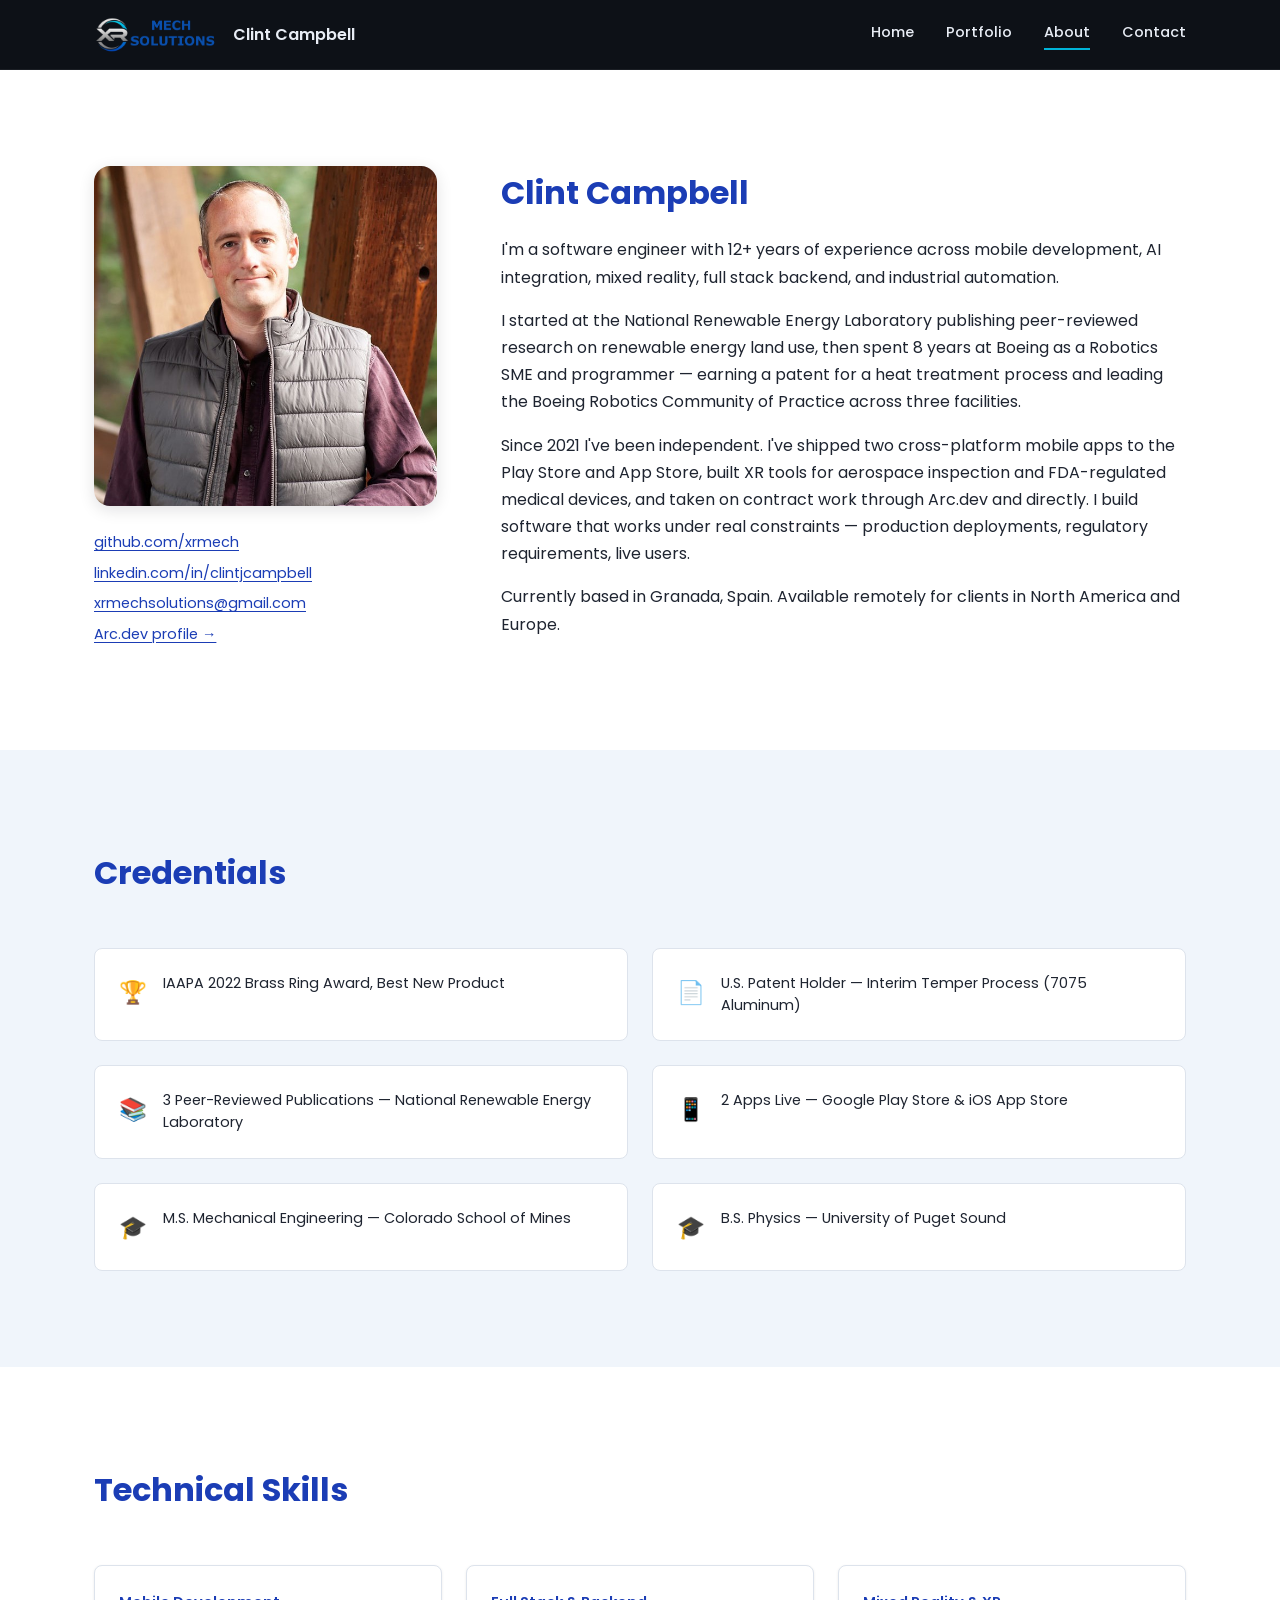
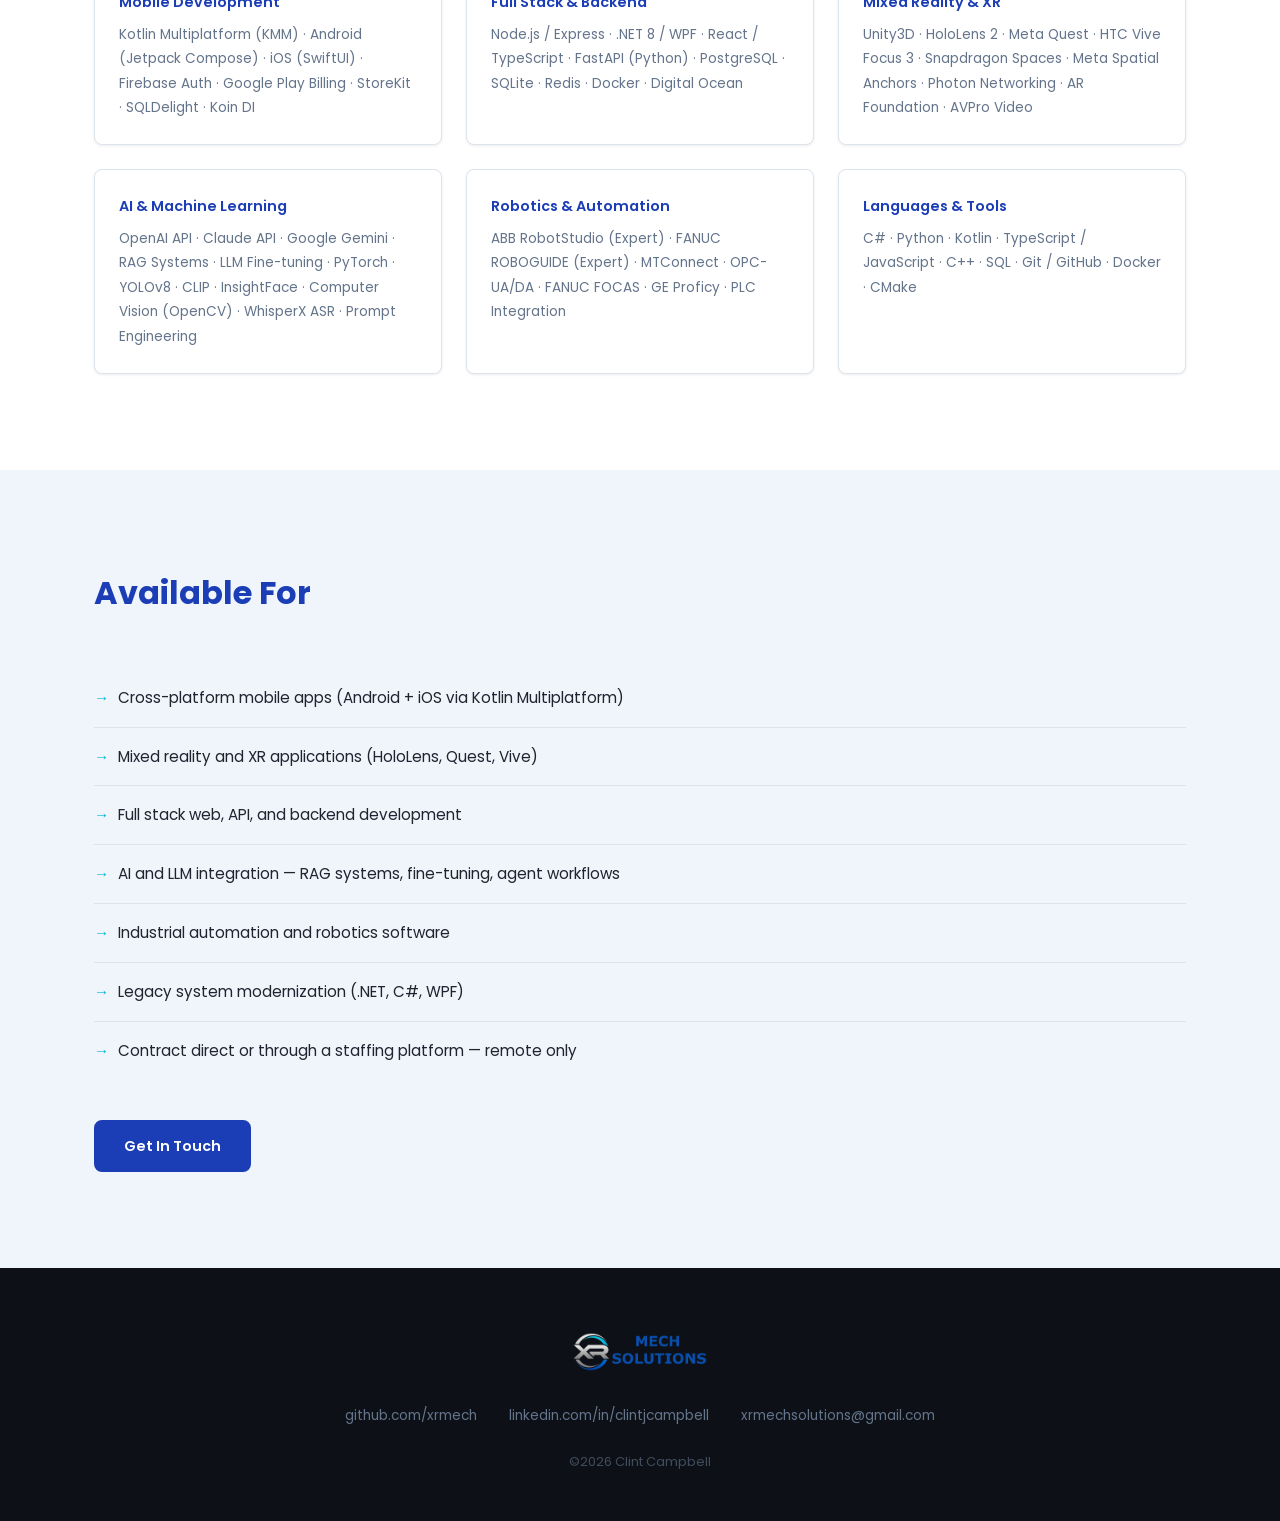
==== about.html @ f6079726 "Initial build — complete static portfolio site HTML, CSS, JS, and all images for xrmech.com portfoli" ====
<!DOCTYPE html>
<html lang="en">
<head>
  <meta charset="UTF-8">
  <meta name="viewport" content="width=device-width, initial-scale=1.0">
  <title>About — Clint Campbell</title>
  <meta name="description" content="Software engineer with 12+ years across mobile, AI, mixed reality, full stack, and industrial automation. Based in Granada, Spain.">
  <meta property="og:title" content="About — Clint Campbell">
  <meta property="og:description" content="Software engineer with 12+ years across mobile, AI, mixed reality, full stack, and industrial automation.">
  <meta property="og:type" content="website">
  <link rel="icon" type="image/png" href="images/XR Mech Logo 512512.png">
  <link rel="preconnect" href="https://fonts.googleapis.com">
  <link rel="preconnect" href="https://fonts.gstatic.com" crossorigin>
  <link href="https://fonts.googleapis.com/css2?family=Poppins:wght@400;500;600;700&display=swap" rel="stylesheet">
  <link rel="stylesheet" href="css/style.css">
</head>
<body>

  <!-- Nav -->
  <header class="site-header">
    <div class="container nav-inner">
      <a href="index.html" class="nav-brand">
        <img src="images/XR Mech Logo Transparent Long.png" alt="XR Mech" class="nav-logo">
        <span class="nav-brand-text">Clint Campbell</span>
      </a>
      <button class="nav-toggle" aria-label="Toggle navigation" aria-expanded="false">
        <span></span><span></span><span></span>
      </button>
      <nav class="nav-links" id="nav-links" aria-label="Main navigation">
        <a href="index.html">Home</a>
        <a href="portfolio.html">Portfolio</a>
        <a href="about.html" class="active">About</a>
        <a href="contact.html">Contact</a>
      </nav>
    </div>
  </header>

  <!-- Bio + Photo -->
  <section class="section">
    <div class="container">
      <div class="bio-grid">
        <div class="bio-photo-col">
          <img src="images/clint.jpg" alt="Clint Campbell" class="bio-photo">
          <div class="bio-links">
            <a href="https://github.com/xrmech" target="_blank" rel="noopener">github.com/xrmech</a>
            <a href="https://linkedin.com/in/clintjcampbell" target="_blank" rel="noopener">linkedin.com/in/clintjcampbell</a>
            <a href="mailto:xrmechsolutions@gmail.com">xrmechsolutions@gmail.com</a>
            <a href="https://arc.dev/talent/clint-campbell" target="_blank" rel="noopener">Arc.dev profile →</a>
          </div>
        </div>
        <div class="bio-text">
          <h1 class="bio-name">Clint Campbell</h1>
          <p>
            I'm a software engineer with 12+ years of experience across
            mobile development, AI integration, mixed reality, full stack backend, and
            industrial automation.
          </p>
          <p>
            I started at the National Renewable Energy Laboratory publishing peer-reviewed
            research on renewable energy land use, then spent 8 years at Boeing as a
            Robotics SME and programmer — earning a patent for a heat treatment process
            and leading the Boeing Robotics Community of Practice across three facilities.
          </p>
          <p>
            Since 2021 I've been independent. I've shipped two cross-platform mobile apps
            to the Play Store and App Store, built XR tools for aerospace inspection and
            FDA-regulated medical devices, and taken on contract work through Arc.dev and
            directly. I build software that works under real constraints — production
            deployments, regulatory requirements, live users.
          </p>
          <p>
            Currently based in Granada, Spain. Available remotely for clients in North
            America and Europe.
          </p>
        </div>
      </div>
    </div>
  </section>

  <!-- Credentials -->
  <section class="section section--alt">
    <div class="container">
      <h2 class="section-heading">Credentials</h2>
      <div class="credentials-grid">
        <div class="credential-item">
          <span class="credential-icon">🏆</span>
          <p class="credential-text">IAAPA 2022 Brass Ring Award, Best New Product</p>
        </div>
        <div class="credential-item">
          <span class="credential-icon">📄</span>
          <p class="credential-text">U.S. Patent Holder — Interim Temper Process (7075 Aluminum)</p>
        </div>
        <div class="credential-item">
          <span class="credential-icon">📚</span>
          <p class="credential-text">3 Peer-Reviewed Publications — National Renewable Energy Laboratory</p>
        </div>
        <div class="credential-item">
          <span class="credential-icon">📱</span>
          <p class="credential-text">2 Apps Live — Google Play Store &amp; iOS App Store</p>
        </div>
        <div class="credential-item">
          <span class="credential-icon">🎓</span>
          <p class="credential-text">M.S. Mechanical Engineering — Colorado School of Mines</p>
        </div>
        <div class="credential-item">
          <span class="credential-icon">🎓</span>
          <p class="credential-text">B.S. Physics — University of Puget Sound</p>
        </div>
      </div>
    </div>
  </section>

  <!-- Technical Skills -->
  <section class="section">
    <div class="container">
      <h2 class="section-heading">Technical Skills</h2>
      <div class="skills-grid">

        <div class="skill-card">
          <h3 class="skill-card-heading">Mobile Development</h3>
          <p class="skill-card-list">
            Kotlin Multiplatform (KMM) · Android (Jetpack Compose) · iOS (SwiftUI) ·
            Firebase Auth · Google Play Billing · StoreKit · SQLDelight · Koin DI
          </p>
        </div>

        <div class="skill-card">
          <h3 class="skill-card-heading">Full Stack &amp; Backend</h3>
          <p class="skill-card-list">
            Node.js / Express · .NET 8 / WPF · React / TypeScript · FastAPI (Python) ·
            PostgreSQL · SQLite · Redis · Docker · Digital Ocean
          </p>
        </div>

        <div class="skill-card">
          <h3 class="skill-card-heading">Mixed Reality &amp; XR</h3>
          <p class="skill-card-list">
            Unity3D · HoloLens 2 · Meta Quest · HTC Vive Focus 3 · Snapdragon Spaces ·
            Meta Spatial Anchors · Photon Networking · AR Foundation · AVPro Video
          </p>
        </div>

        <div class="skill-card">
          <h3 class="skill-card-heading">AI &amp; Machine Learning</h3>
          <p class="skill-card-list">
            OpenAI API · Claude API · Google Gemini · RAG Systems · LLM Fine-tuning ·
            PyTorch · YOLOv8 · CLIP · InsightFace · Computer Vision (OpenCV) ·
            WhisperX ASR · Prompt Engineering
          </p>
        </div>

        <div class="skill-card">
          <h3 class="skill-card-heading">Robotics &amp; Automation</h3>
          <p class="skill-card-list">
            ABB RobotStudio (Expert) · FANUC ROBOGUIDE (Expert) ·
            MTConnect · OPC-UA/DA · FANUC FOCAS · GE Proficy · PLC Integration
          </p>
        </div>

        <div class="skill-card">
          <h3 class="skill-card-heading">Languages &amp; Tools</h3>
          <p class="skill-card-list">
            C# · Python · Kotlin · TypeScript / JavaScript · C++ · SQL ·
            Git / GitHub · Docker · CMake
          </p>
        </div>

      </div>
    </div>
  </section>

  <!-- Available For -->
  <section class="section section--alt">
    <div class="container">
      <h2 class="section-heading">Available For</h2>
      <ul class="available-list">
        <li>Cross-platform mobile apps (Android + iOS via Kotlin Multiplatform)</li>
        <li>Mixed reality and XR applications (HoloLens, Quest, Vive)</li>
        <li>Full stack web, API, and backend development</li>
        <li>AI and LLM integration — RAG systems, fine-tuning, agent workflows</li>
        <li>Industrial automation and robotics software</li>
        <li>Legacy system modernization (.NET, C#, WPF)</li>
        <li>Contract direct or through a staffing platform — remote only</li>
      </ul>
      <div style="margin-top: 40px;">
        <a href="contact.html" class="btn btn-primary">Get In Touch</a>
      </div>
    </div>
  </section>

  <!-- Footer -->
  <footer class="site-footer">
    <div class="container">
      <img src="images/XR Mech Logo Transparent Long.png" alt="XR Mech" class="footer-logo">
      <div class="footer-links">
        <a href="https://github.com/xrmech" target="_blank" rel="noopener">github.com/xrmech</a>
        <a href="https://linkedin.com/in/clintjcampbell" target="_blank" rel="noopener">linkedin.com/in/clintjcampbell</a>
        <a href="mailto:xrmechsolutions@gmail.com">xrmechsolutions@gmail.com</a>
      </div>
      <p class="footer-copy">&copy;2026 Clint Campbell</p>
    </div>
  </footer>

  <script src="js/nav.js"></script>
</body>
</html>
---- css/style.css ----
/* ============================================================
   XRMech Website — css/style.css
   Single shared stylesheet. Pure CSS3, no preprocessors.
   ============================================================ */

/* ── Custom Properties ──────────────────────────────────────── */
:root {
  /* Brand */
  --brand-blue:   #1B3DB5;
  --brand-cyan:   #00B4D8;
  --brand-silver: #8B96A0;

  /* Dark surfaces */
  --color-dark:   #0D1117;
  --color-dark-2: #161B22;

  /* Light surfaces */
  --color-surface:     #FFFFFF;
  --color-surface-alt: #F0F5FB;

  /* Text */
  --color-text:        #1E2430;
  --color-text-muted:  #64748B;
  --color-text-light:  #E8EDF5;

  /* Accent */
  --color-accent:       #1B3DB5;
  --color-accent-hover: #152FA0;
  --color-highlight:    #00B4D8;

  /* Structural */
  --color-border: #DDE3EC;
  --color-shadow: rgba(13, 17, 23, 0.12);

  /* Typography */
  --font-main: 'Poppins', -apple-system, BlinkMacSystemFont, 'Segoe UI', sans-serif;

  /* Spacing */
  --space-1:   8px;
  --space-2:  16px;
  --space-3:  24px;
  --space-4:  32px;
  --space-6:  48px;
  --space-8:  64px;
  --space-12: 96px;
  --space-16: 128px;

  /* Layout */
  --max-width:  1140px;
  --nav-height: 70px;

  /* Radius */
  --radius-sm: 4px;
  --radius-md: 8px;
  --radius-lg: 16px;

  /* Shadows */
  --shadow-sm: 0 1px 3px rgba(13, 17, 23, 0.08);
  --shadow-md: 0 4px 16px rgba(13, 17, 23, 0.12);
  --shadow-lg: 0 8px 32px rgba(13, 17, 23, 0.16);
}

/* ── Reset ──────────────────────────────────────────────────── */
*, *::before, *::after { box-sizing: border-box; margin: 0; padding: 0; }
html { scroll-behavior: smooth; }
body {
  font-family: var(--font-main);
  font-size: 1rem;
  line-height: 1.7;
  color: var(--color-text);
  background: var(--color-surface);
}
img { max-width: 100%; height: auto; display: block; }
a { color: inherit; text-decoration: none; }
ul { list-style: none; }
button { cursor: pointer; border: none; background: none; font-family: inherit; }

/* ── Layout ─────────────────────────────────────────────────── */
.container {
  max-width: var(--max-width);
  margin: 0 auto;
  padding: 0 var(--space-3);
}
.section { padding: var(--space-12) 0; }
.section--alt { background: var(--color-surface-alt); }
.section--dark { background: var(--color-dark-2); }
.section-heading {
  font-size: 2rem;
  font-weight: 700;
  color: var(--color-accent);
  margin-bottom: var(--space-6);
}
.section-subheading {
  font-size: 1rem;
  color: var(--color-text-muted);
  margin-top: calc(-1 * var(--space-4));
  margin-bottom: var(--space-6);
}

/* ── Navigation ─────────────────────────────────────────────── */
.site-header {
  position: sticky;
  top: 0;
  z-index: 100;
  background: var(--color-dark);
  height: var(--nav-height);
  border-bottom: 1px solid rgba(255,255,255,0.06);
}
.nav-inner {
  display: flex;
  align-items: center;
  justify-content: space-between;
  height: var(--nav-height);
}
.nav-brand {
  display: flex;
  align-items: center;
  gap: var(--space-2);
  text-decoration: none;
}
.nav-logo { height: 36px; width: auto; }
.nav-brand-text {
  font-size: 1rem;
  font-weight: 600;
  color: var(--color-text-light);
  white-space: nowrap;
}
.nav-links {
  display: flex;
  align-items: center;
  gap: var(--space-4);
}
.nav-links a {
  font-size: 0.9rem;
  font-weight: 500;
  color: var(--color-text-light);
  padding-bottom: 3px;
  border-bottom: 2px solid transparent;
  transition: border-color 0.2s, color 0.2s;
}
.nav-links a:hover { color: var(--color-highlight); }
.nav-links a.active { border-bottom-color: var(--color-highlight); }

/* Hamburger */
.nav-toggle {
  display: none;
  flex-direction: column;
  justify-content: space-between;
  width: 24px;
  height: 18px;
  padding: 0;
}
.nav-toggle span {
  display: block;
  height: 2px;
  width: 100%;
  background: var(--color-text-light);
  border-radius: 2px;
  transition: transform 0.3s, opacity 0.3s;
}
.nav-toggle[aria-expanded="true"] span:nth-child(1) { transform: translateY(8px) rotate(45deg); }
.nav-toggle[aria-expanded="true"] span:nth-child(2) { opacity: 0; }
.nav-toggle[aria-expanded="true"] span:nth-child(3) { transform: translateY(-8px) rotate(-45deg); }

/* ── Hero ───────────────────────────────────────────────────── */
.hero {
  background: var(--color-dark);
  padding: var(--space-16) 0 var(--space-12);
  text-align: center;
}
.hero-eyebrow {
  font-size: 0.75rem;
  font-weight: 500;
  color: var(--color-text-muted);
  letter-spacing: 0.1em;
  text-transform: uppercase;
  margin-bottom: var(--space-2);
}
.hero h1 {
  font-size: 3.5rem;
  font-weight: 700;
  color: var(--color-text-light);
  line-height: 1.1;
  margin-bottom: var(--space-2);
}
.hero h2 {
  font-size: 1.5rem;
  font-weight: 400;
  color: rgba(232, 237, 245, 0.8);
  margin-bottom: var(--space-3);
}
.hero-body {
  font-size: 1.05rem;
  color: rgba(232, 237, 245, 0.7);
  max-width: 560px;
  margin: 0 auto var(--space-6);
}
.hero-ctas { display: flex; gap: var(--space-2); justify-content: center; flex-wrap: wrap; }

/* ── Buttons ────────────────────────────────────────────────── */
.btn {
  display: inline-block;
  font-size: 0.9rem;
  font-weight: 600;
  padding: 12px 28px;
  border-radius: var(--radius-md);
  transition: background 0.2s, color 0.2s, border-color 0.2s;
  text-decoration: none;
}
.btn-primary {
  background: var(--color-accent);
  color: #fff;
  border: 2px solid var(--color-accent);
}
.btn-primary:hover { background: var(--color-accent-hover); border-color: var(--color-accent-hover); }
.btn-secondary {
  background: transparent;
  color: var(--color-accent);
  border: 2px solid var(--color-accent);
}
.btn-secondary:hover { background: var(--color-accent); color: #fff; }
.btn-outline-light {
  background: transparent;
  color: var(--color-text-light);
  border: 2px solid rgba(232,237,245,0.4);
}
.btn-outline-light:hover { border-color: var(--color-highlight); color: var(--color-highlight); }
.btn-demo {
  display: inline-block;
  font-size: 0.85rem;
  font-weight: 500;
  color: var(--color-accent);
  border: 1px solid var(--color-border);
  padding: 8px 18px;
  border-radius: var(--radius-md);
  transition: border-color 0.2s, color 0.2s;
}
.btn-demo:hover { border-color: var(--color-accent); color: var(--color-accent-hover); }

/* ── Proof Points Strip ─────────────────────────────────────── */
.proof-strip {
  background: var(--color-dark-2);
  padding: var(--space-8) 0;
}
.proof-grid {
  display: flex;
  justify-content: space-around;
  gap: var(--space-4);
  flex-wrap: wrap;
}
.proof-item { text-align: center; flex: 1; min-width: 160px; }
.proof-value {
  font-size: 1rem;
  font-weight: 700;
  color: var(--color-highlight);
  line-height: 1.3;
}
.proof-label {
  font-size: 0.78rem;
  color: rgba(100, 116, 139, 0.9);
  margin-top: 4px;
  line-height: 1.4;
}

/* ── Tech Tags ──────────────────────────────────────────────── */
.tags { display: flex; flex-wrap: wrap; gap: var(--space-1); margin-bottom: var(--space-2); }
.tag {
  font-size: 0.72rem;
  font-weight: 500;
  color: var(--color-highlight);
  border: 1px solid rgba(0,180,216,0.4);
  background: rgba(0,180,216,0.06);
  padding: 3px 10px;
  border-radius: var(--radius-sm);
  text-transform: uppercase;
  letter-spacing: 0.04em;
}

/* ── Featured Cards (Home) ──────────────────────────────────── */
.cards-grid {
  display: grid;
  grid-template-columns: repeat(3, 1fr);
  gap: var(--space-4);
}
.card {
  background: var(--color-surface);
  border: 1px solid var(--color-border);
  border-radius: var(--radius-lg);
  overflow: hidden;
  box-shadow: var(--shadow-sm);
  transition: box-shadow 0.2s, border-color 0.2s;
  display: flex;
  flex-direction: column;
}
.card:hover { box-shadow: var(--shadow-md); border-color: var(--color-accent); }
.card-img { width: 100%; height: 200px; object-fit: cover; }
.card-img--placeholder {
  width: 100%;
  height: 200px;
  background: linear-gradient(135deg, var(--color-dark) 0%, var(--color-dark-2) 100%);
  display: flex;
  align-items: center;
  justify-content: center;
  flex-wrap: wrap;
  gap: var(--space-1);
  padding: var(--space-3);
}
.card-body { padding: var(--space-3); flex: 1; display: flex; flex-direction: column; }
.card-title { font-size: 1.1rem; font-weight: 600; color: var(--color-text); margin-bottom: var(--space-1); }
.card-desc { font-size: 0.9rem; color: var(--color-text-muted); line-height: 1.6; flex: 1; margin-bottom: var(--space-2); }
.card-links { display: flex; gap: var(--space-1); flex-wrap: wrap; margin-top: auto; }

/* ── Clients Strip ──────────────────────────────────────────── */
.clients-strip {
  background: var(--color-surface-alt);
  padding: var(--space-6) 0;
  text-align: center;
}
.clients-label {
  font-size: 0.75rem;
  font-weight: 500;
  color: var(--color-text-muted);
  letter-spacing: 0.1em;
  text-transform: uppercase;
  margin-bottom: var(--space-3);
}
.clients-row {
  display: flex;
  justify-content: center;
  align-items: center;
  gap: var(--space-8);
  flex-wrap: wrap;
}
.client-name {
  font-size: 1.1rem;
  font-weight: 600;
  color: var(--color-text-muted);
  letter-spacing: 0.03em;
}

/* ── Portfolio Entries ──────────────────────────────────────── */
.portfolio-entry {
  display: grid;
  grid-template-columns: 4fr 6fr;
  gap: var(--space-8);
  align-items: center;
  padding: var(--space-8) 0;
  border-bottom: 1px solid var(--color-border);
}
.portfolio-entry:last-child { border-bottom: none; }
.portfolio-entry--reverse { grid-template-columns: 6fr 4fr; }
.portfolio-entry--reverse .portfolio-media { order: 2; }
.portfolio-entry--reverse .portfolio-text { order: 1; }
.portfolio-media img {
  width: 100%;
  border-radius: var(--radius-lg);
  box-shadow: var(--shadow-md);
}
.portfolio-media--placeholder {
  width: 100%;
  min-height: 220px;
  background: linear-gradient(135deg, var(--color-dark) 0%, var(--color-dark-2) 100%);
  border-radius: var(--radius-lg);
  display: flex;
  align-items: center;
  justify-content: center;
  flex-wrap: wrap;
  gap: var(--space-1);
  padding: var(--space-4);
}
.portfolio-title { font-size: 1.4rem; font-weight: 700; color: var(--color-text); margin-bottom: 4px; }
.portfolio-subtitle {
  font-size: 0.85rem;
  font-weight: 500;
  color: var(--color-text-muted);
  margin-bottom: var(--space-2);
}
.portfolio-desc { font-size: 0.95rem; color: var(--color-text); margin-bottom: var(--space-3); }
.portfolio-links { display: flex; gap: var(--space-2); flex-wrap: wrap; }

/* ── About: Bio ─────────────────────────────────────────────── */
.bio-grid {
  display: grid;
  grid-template-columns: 1fr 2fr;
  gap: var(--space-8);
  align-items: start;
}
.bio-photo {
  width: 100%;
  border-radius: var(--radius-lg);
  box-shadow: var(--shadow-md);
}
.bio-name { font-size: 2rem; font-weight: 700; color: var(--color-accent); margin-bottom: var(--space-2); }
.bio-text p { font-size: 1rem; color: var(--color-text); margin-bottom: var(--space-2); }
.bio-links {
  margin-top: var(--space-3);
  display: flex;
  flex-direction: column;
  gap: 6px;
}
.bio-links a {
  font-size: 0.9rem;
  color: var(--color-accent);
  text-decoration: underline;
  text-underline-offset: 3px;
}
.bio-links a:hover { color: var(--color-accent-hover); }

/* ── Credentials ────────────────────────────────────────────── */
.credentials-grid {
  display: grid;
  grid-template-columns: repeat(2, 1fr);
  gap: var(--space-3);
}
.credential-item {
  display: flex;
  align-items: flex-start;
  gap: var(--space-2);
  padding: var(--space-3);
  background: var(--color-surface);
  border: 1px solid var(--color-border);
  border-radius: var(--radius-md);
}
.credential-icon { font-size: 1.4rem; flex-shrink: 0; }
.credential-text { font-size: 0.9rem; color: var(--color-text); line-height: 1.5; }

/* ── Skill Cards ────────────────────────────────────────────── */
.skills-grid {
  display: grid;
  grid-template-columns: repeat(3, 1fr);
  gap: var(--space-3);
}
.skill-card {
  background: var(--color-surface);
  border: 1px solid var(--color-border);
  border-radius: var(--radius-md);
  padding: var(--space-3);
  box-shadow: var(--shadow-sm);
  transition: box-shadow 0.2s, border-color 0.2s;
}
.skill-card:hover { box-shadow: var(--shadow-md); border-color: var(--color-accent); }
.skill-card-heading {
  font-size: 0.9rem;
  font-weight: 600;
  color: var(--color-accent);
  margin-bottom: var(--space-1);
}
.skill-card-list { font-size: 0.85rem; color: var(--color-text-muted); line-height: 1.8; }

/* ── Available For ──────────────────────────────────────────── */
.available-list { list-style: none; }
.available-list li {
  padding: var(--space-2) 0;
  border-bottom: 1px solid var(--color-border);
  font-size: 0.95rem;
  color: var(--color-text);
  padding-left: var(--space-3);
  position: relative;
}
.available-list li::before {
  content: '→';
  color: var(--color-highlight);
  position: absolute;
  left: 0;
  font-weight: 600;
}
.available-list li:last-child { border-bottom: none; }

/* ── Contact ────────────────────────────────────────────────── */
.contact-grid {
  display: grid;
  grid-template-columns: 1fr 1.4fr;
  gap: var(--space-8);
  align-items: start;
}
.contact-info h2 {
  font-size: 2rem;
  font-weight: 700;
  color: var(--color-accent);
  margin-bottom: var(--space-3);
}
.contact-info p { font-size: 0.95rem; color: var(--color-text); margin-bottom: var(--space-2); }
.contact-details { margin-top: var(--space-4); display: flex; flex-direction: column; gap: var(--space-1); }
.contact-details a {
  font-size: 0.9rem;
  color: var(--color-accent);
  text-decoration: underline;
  text-underline-offset: 3px;
}
.contact-details a:hover { color: var(--color-accent-hover); }

/* Form */
.contact-form { display: flex; flex-direction: column; gap: var(--space-2); }
.form-group { display: flex; flex-direction: column; gap: 6px; }
.form-group label { font-size: 0.85rem; font-weight: 500; color: var(--color-text); }
.form-group input,
.form-group textarea {
  font-family: var(--font-main);
  font-size: 0.95rem;
  color: var(--color-text);
  background: var(--color-surface);
  border: 1px solid var(--color-border);
  border-radius: var(--radius-md);
  padding: 10px 14px;
  transition: border-color 0.2s, box-shadow 0.2s;
  width: 100%;
}
.form-group input:focus,
.form-group textarea:focus {
  outline: none;
  border-color: var(--color-highlight);
  box-shadow: 0 0 0 3px rgba(0,180,216,0.12);
}
.form-group textarea { resize: vertical; min-height: 140px; }
.form-submit { margin-top: var(--space-1); }
.form-submit .btn-primary { width: 100%; justify-content: center; text-align: center; }

/* ── Contact CTA ────────────────────────────────────────────── */
.contact-cta { display: flex; flex-direction: column; gap: var(--space-3); justify-content: center; }
.contact-cta-desc { font-size: 0.95rem; color: var(--color-text-muted); }
.contact-cta-btn { align-self: flex-start; font-size: 1rem; padding: 14px 36px; }
.contact-cta-note { font-size: 0.85rem; color: var(--color-text-muted); }
.contact-cta-note a { color: var(--color-accent); text-decoration: underline; text-underline-offset: 3px; }
.contact-cta-note a:hover { color: var(--color-accent-hover); }

/* ── Footer ─────────────────────────────────────────────────── */
.site-footer {
  background: var(--color-dark);
  padding: var(--space-8) 0 var(--space-6);
  text-align: center;
}
.footer-logo { height: 40px; width: auto; margin: 0 auto var(--space-4); }
.footer-links {
  display: flex;
  justify-content: center;
  gap: var(--space-4);
  flex-wrap: wrap;
  margin-bottom: var(--space-3);
}
.footer-links a {
  font-size: 0.85rem;
  color: var(--color-text-muted);
  transition: color 0.2s;
}
.footer-links a:hover { color: var(--color-highlight); }
.footer-copy { font-size: 0.8rem; color: rgba(100,116,139,0.6); }

/* ── Page Header ────────────────────────────────────────────── */
.page-header {
  background: var(--color-dark);
  padding: var(--space-8) 0 var(--space-6);
}
.page-header h1 {
  font-size: 2.5rem;
  font-weight: 700;
  color: var(--color-text-light);
  margin-bottom: var(--space-1);
}
.page-header p { font-size: 1rem; color: rgba(232,237,245,0.7); }

/* ── Success Page ───────────────────────────────────────────── */
.success-section {
  min-height: 60vh;
  display: flex;
  align-items: center;
  justify-content: center;
  text-align: center;
  padding: var(--space-12) var(--space-3);
}
.success-section h1 { font-size: 2rem; font-weight: 700; color: var(--color-accent); margin-bottom: var(--space-2); }
.success-section p { font-size: 1rem; color: var(--color-text-muted); margin-bottom: var(--space-4); }

/* ── Responsive ─────────────────────────────────────────────── */
@media (max-width: 1279px) {
  .cards-grid { grid-template-columns: repeat(2, 1fr); }
  .skills-grid { grid-template-columns: repeat(2, 1fr); }
}

@media (max-width: 767px) {
  :root { --space-12: 64px; --space-8: 48px; }

  /* Nav mobile */
  .nav-toggle { display: flex; }
  .nav-links {
    display: none;
    position: absolute;
    top: var(--nav-height);
    left: 0;
    right: 0;
    background: var(--color-dark);
    flex-direction: column;
    padding: var(--space-3);
    gap: var(--space-2);
    border-bottom: 1px solid rgba(255,255,255,0.08);
  }
  .nav-links.is-open { display: flex; }
  .site-header { position: relative; }

  /* Hero */
  .hero h1 { font-size: 2.4rem; }
  .hero h2 { font-size: 1.15rem; }

  /* Proof strip */
  .proof-grid { justify-content: center; }
  .proof-item { min-width: 140px; flex: 0 0 45%; }

  /* Cards */
  .cards-grid { grid-template-columns: 1fr; }

  /* Portfolio */
  .portfolio-entry,
  .portfolio-entry--reverse {
    grid-template-columns: 1fr;
  }
  .portfolio-entry--reverse .portfolio-media { order: 0; }
  .portfolio-entry--reverse .portfolio-text { order: 1; }

  /* About */
  .bio-grid { grid-template-columns: 1fr; }
  .bio-photo { max-width: 280px; }
  .credentials-grid { grid-template-columns: 1fr; }
  .skills-grid { grid-template-columns: 1fr; }

  /* Contact */
  .contact-grid { grid-template-columns: 1fr; }

  /* Clients */
  .clients-row { gap: var(--space-4); }

  /* Page header */
  .page-header h1 { font-size: 1.8rem; }
}
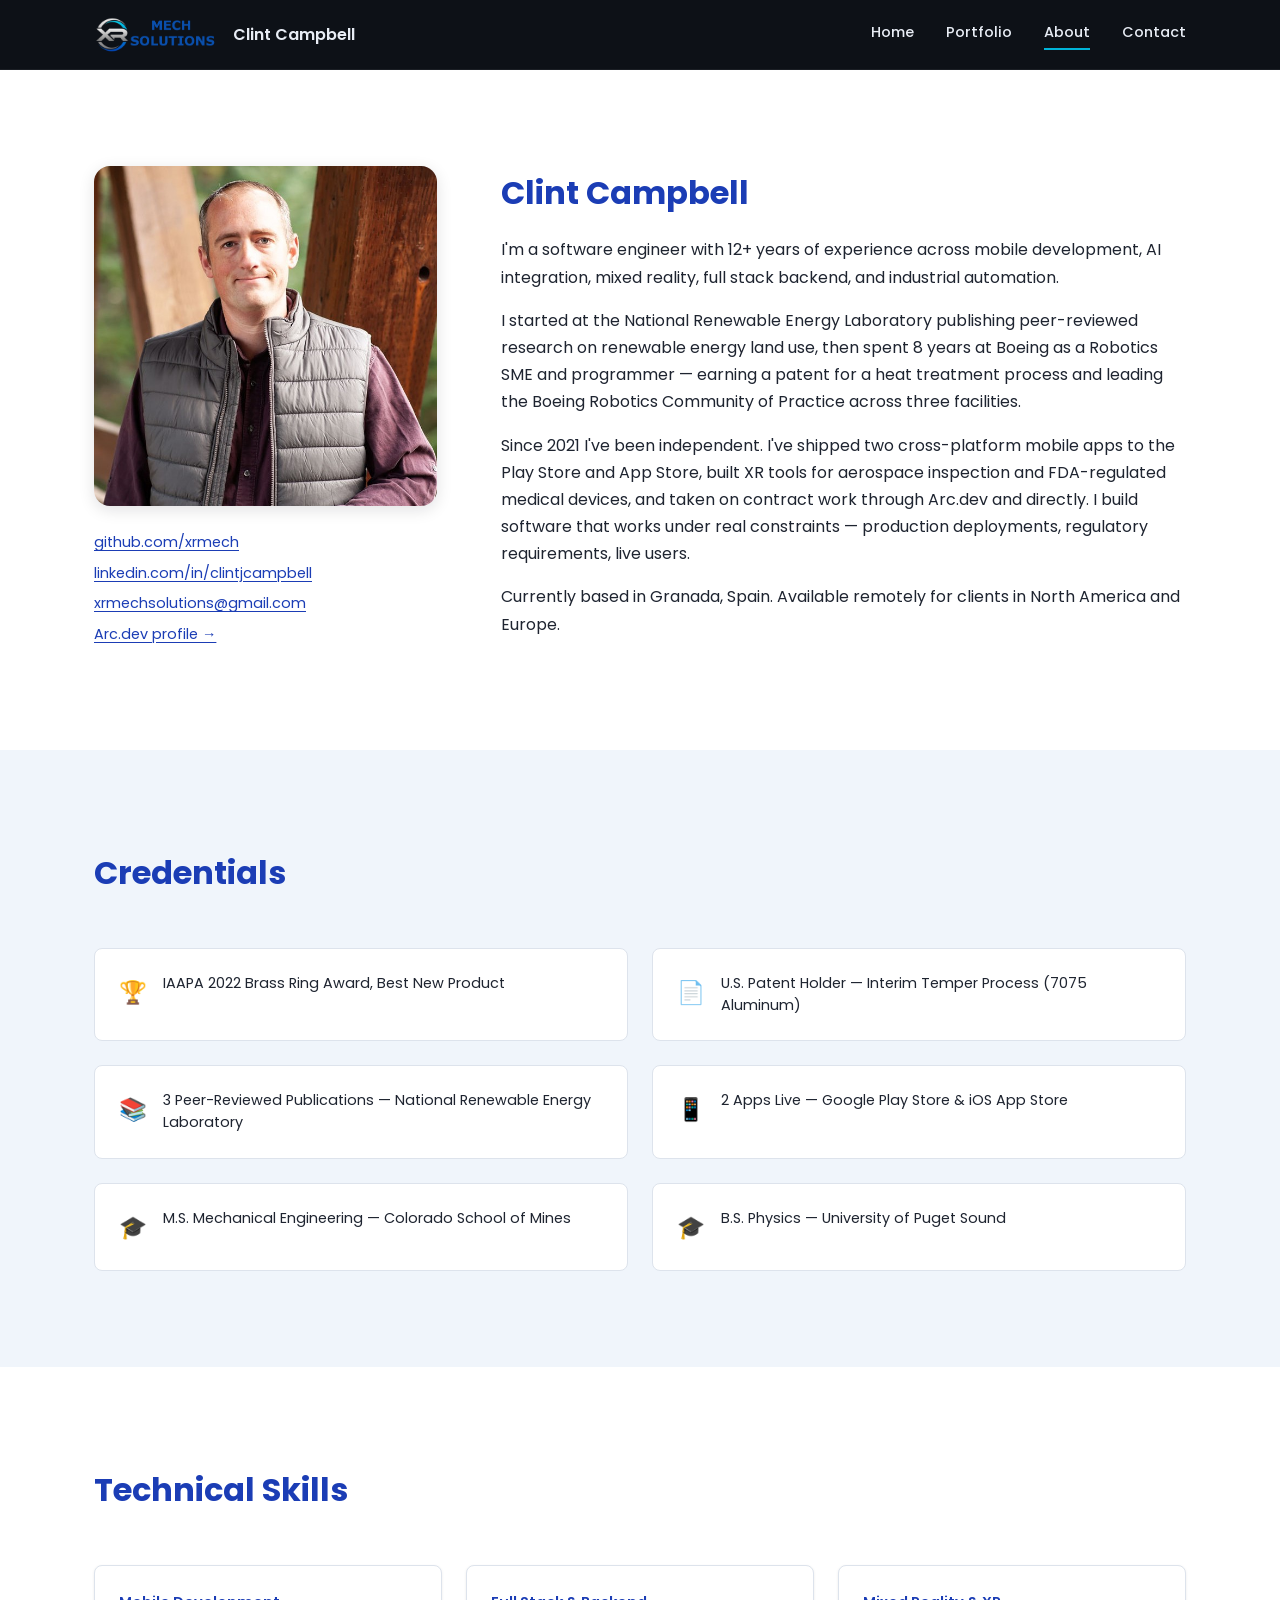
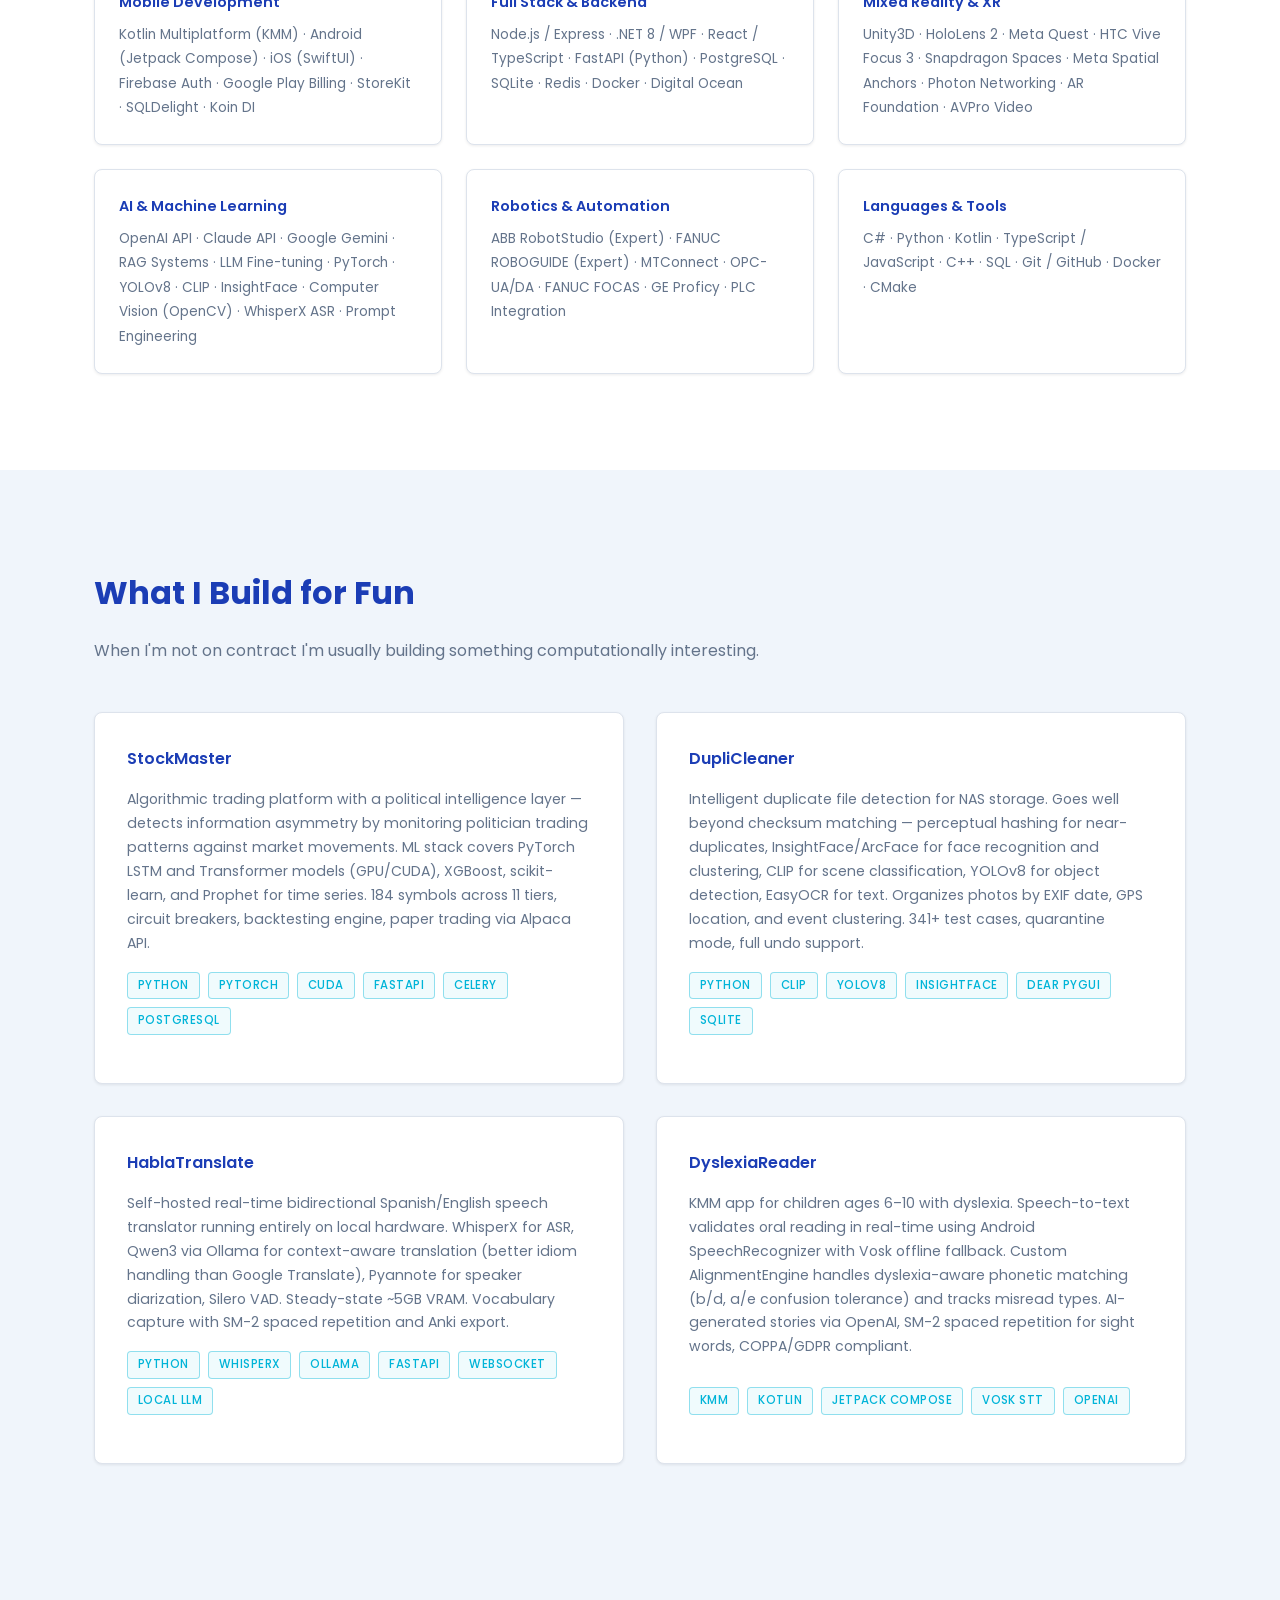
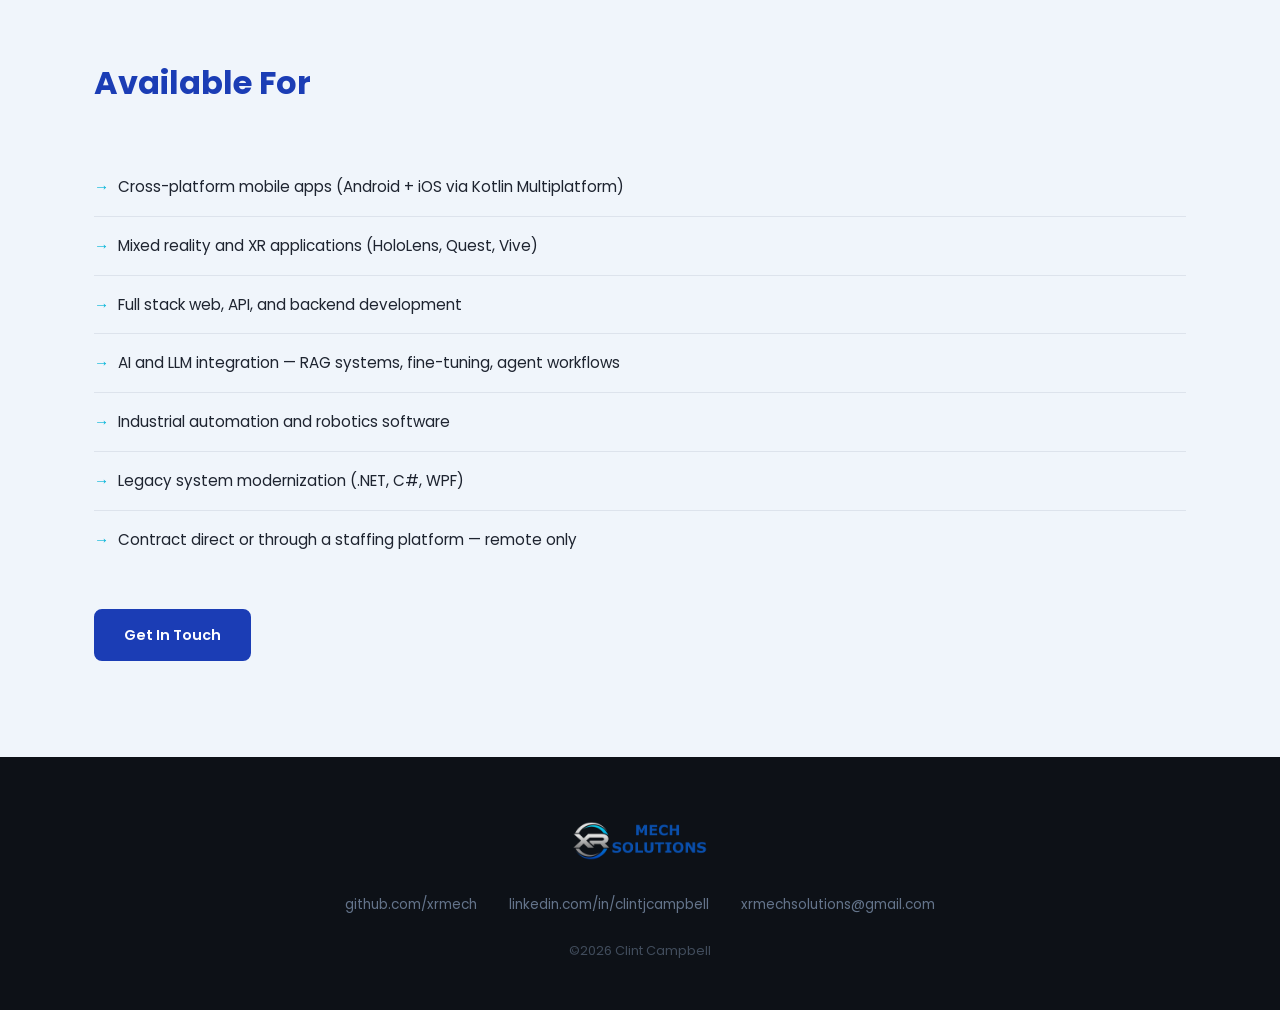
==== commit 6d8606a0: "Add side projects section to About page Four computationally-intensive personal projects (StockMaste" ====
--- a/about.html
+++ b/about.html
@@ -169,6 +169,92 @@
     </div>
   </section>
 
+  <!-- Side Projects -->
+  <section class="section section--alt">
+    <div class="container">
+      <h2 class="section-heading">What I Build for Fun</h2>
+      <p class="section-subheading">When I'm not on contract I'm usually building something computationally interesting.</p>
+      <div class="side-projects-grid">
+
+        <div class="side-project-card">
+          <h3 class="side-project-title">StockMaster</h3>
+          <p class="side-project-desc">
+            Algorithmic trading platform with a political intelligence layer — detects
+            information asymmetry by monitoring politician trading patterns against market
+            movements. ML stack covers PyTorch LSTM and Transformer models (GPU/CUDA),
+            XGBoost, scikit-learn, and Prophet for time series. 184 symbols across 11
+            tiers, circuit breakers, backtesting engine, paper trading via Alpaca API.
+          </p>
+          <div class="tags">
+            <span class="tag">Python</span>
+            <span class="tag">PyTorch</span>
+            <span class="tag">CUDA</span>
+            <span class="tag">FastAPI</span>
+            <span class="tag">Celery</span>
+            <span class="tag">PostgreSQL</span>
+          </div>
+        </div>
+
+        <div class="side-project-card">
+          <h3 class="side-project-title">DupliCleaner</h3>
+          <p class="side-project-desc">
+            Intelligent duplicate file detection for NAS storage. Goes well beyond checksum
+            matching — perceptual hashing for near-duplicates, InsightFace/ArcFace for face
+            recognition and clustering, CLIP for scene classification, YOLOv8 for object
+            detection, EasyOCR for text. Organizes photos by EXIF date, GPS location, and
+            event clustering. 341+ test cases, quarantine mode, full undo support.
+          </p>
+          <div class="tags">
+            <span class="tag">Python</span>
+            <span class="tag">CLIP</span>
+            <span class="tag">YOLOv8</span>
+            <span class="tag">InsightFace</span>
+            <span class="tag">Dear PyGui</span>
+            <span class="tag">SQLite</span>
+          </div>
+        </div>
+
+        <div class="side-project-card">
+          <h3 class="side-project-title">HablaTranslate</h3>
+          <p class="side-project-desc">
+            Self-hosted real-time bidirectional Spanish/English speech translator running
+            entirely on local hardware. WhisperX for ASR, Qwen3 via Ollama for
+            context-aware translation (better idiom handling than Google Translate),
+            Pyannote for speaker diarization, Silero VAD. Steady-state ~5GB VRAM.
+            Vocabulary capture with SM-2 spaced repetition and Anki export.
+          </p>
+          <div class="tags">
+            <span class="tag">Python</span>
+            <span class="tag">WhisperX</span>
+            <span class="tag">Ollama</span>
+            <span class="tag">FastAPI</span>
+            <span class="tag">WebSocket</span>
+            <span class="tag">Local LLM</span>
+          </div>
+        </div>
+
+        <div class="side-project-card">
+          <h3 class="side-project-title">DyslexiaReader</h3>
+          <p class="side-project-desc">
+            KMM app for children ages 6–10 with dyslexia. Speech-to-text validates oral
+            reading in real-time using Android SpeechRecognizer with Vosk offline fallback.
+            Custom AlignmentEngine handles dyslexia-aware phonetic matching (b/d, a/e
+            confusion tolerance) and tracks misread types. AI-generated stories via OpenAI,
+            SM-2 spaced repetition for sight words, COPPA/GDPR compliant.
+          </p>
+          <div class="tags">
+            <span class="tag">KMM</span>
+            <span class="tag">Kotlin</span>
+            <span class="tag">Jetpack Compose</span>
+            <span class="tag">Vosk STT</span>
+            <span class="tag">OpenAI</span>
+          </div>
+        </div>
+
+      </div>
+    </div>
+  </section>
+
   <!-- Available For -->
   <section class="section section--alt">
     <div class="container">
--- a/css/style.css
+++ b/css/style.css
@@ -446,6 +446,36 @@
   margin-bottom: var(--space-1);
 }
 .skill-card-list { font-size: 0.85rem; color: var(--color-text-muted); line-height: 1.8; }
+
+/* ── Side Projects ──────────────────────────────────────────── */
+.side-projects-grid {
+  display: grid;
+  grid-template-columns: repeat(2, 1fr);
+  gap: var(--space-4);
+}
+.side-project-card {
+  background: var(--color-surface);
+  border: 1px solid var(--color-border);
+  border-radius: var(--radius-md);
+  padding: var(--space-4);
+  box-shadow: var(--shadow-sm);
+  transition: box-shadow 0.2s, border-color 0.2s;
+  display: flex;
+  flex-direction: column;
+  gap: var(--space-2);
+}
+.side-project-card:hover { box-shadow: var(--shadow-md); border-color: var(--color-accent); }
+.side-project-title {
+  font-size: 1rem;
+  font-weight: 600;
+  color: var(--color-accent);
+}
+.side-project-desc {
+  font-size: 0.88rem;
+  color: var(--color-text-muted);
+  line-height: 1.7;
+  flex: 1;
+}
 
 /* ── Available For ──────────────────────────────────────────── */
 .available-list { list-style: none; }
@@ -621,6 +651,9 @@
   .credentials-grid { grid-template-columns: 1fr; }
   .skills-grid { grid-template-columns: 1fr; }
 
+  /* Side projects */
+  .side-projects-grid { grid-template-columns: 1fr; }
+
   /* Contact */
   .contact-grid { grid-template-columns: 1fr; }
 
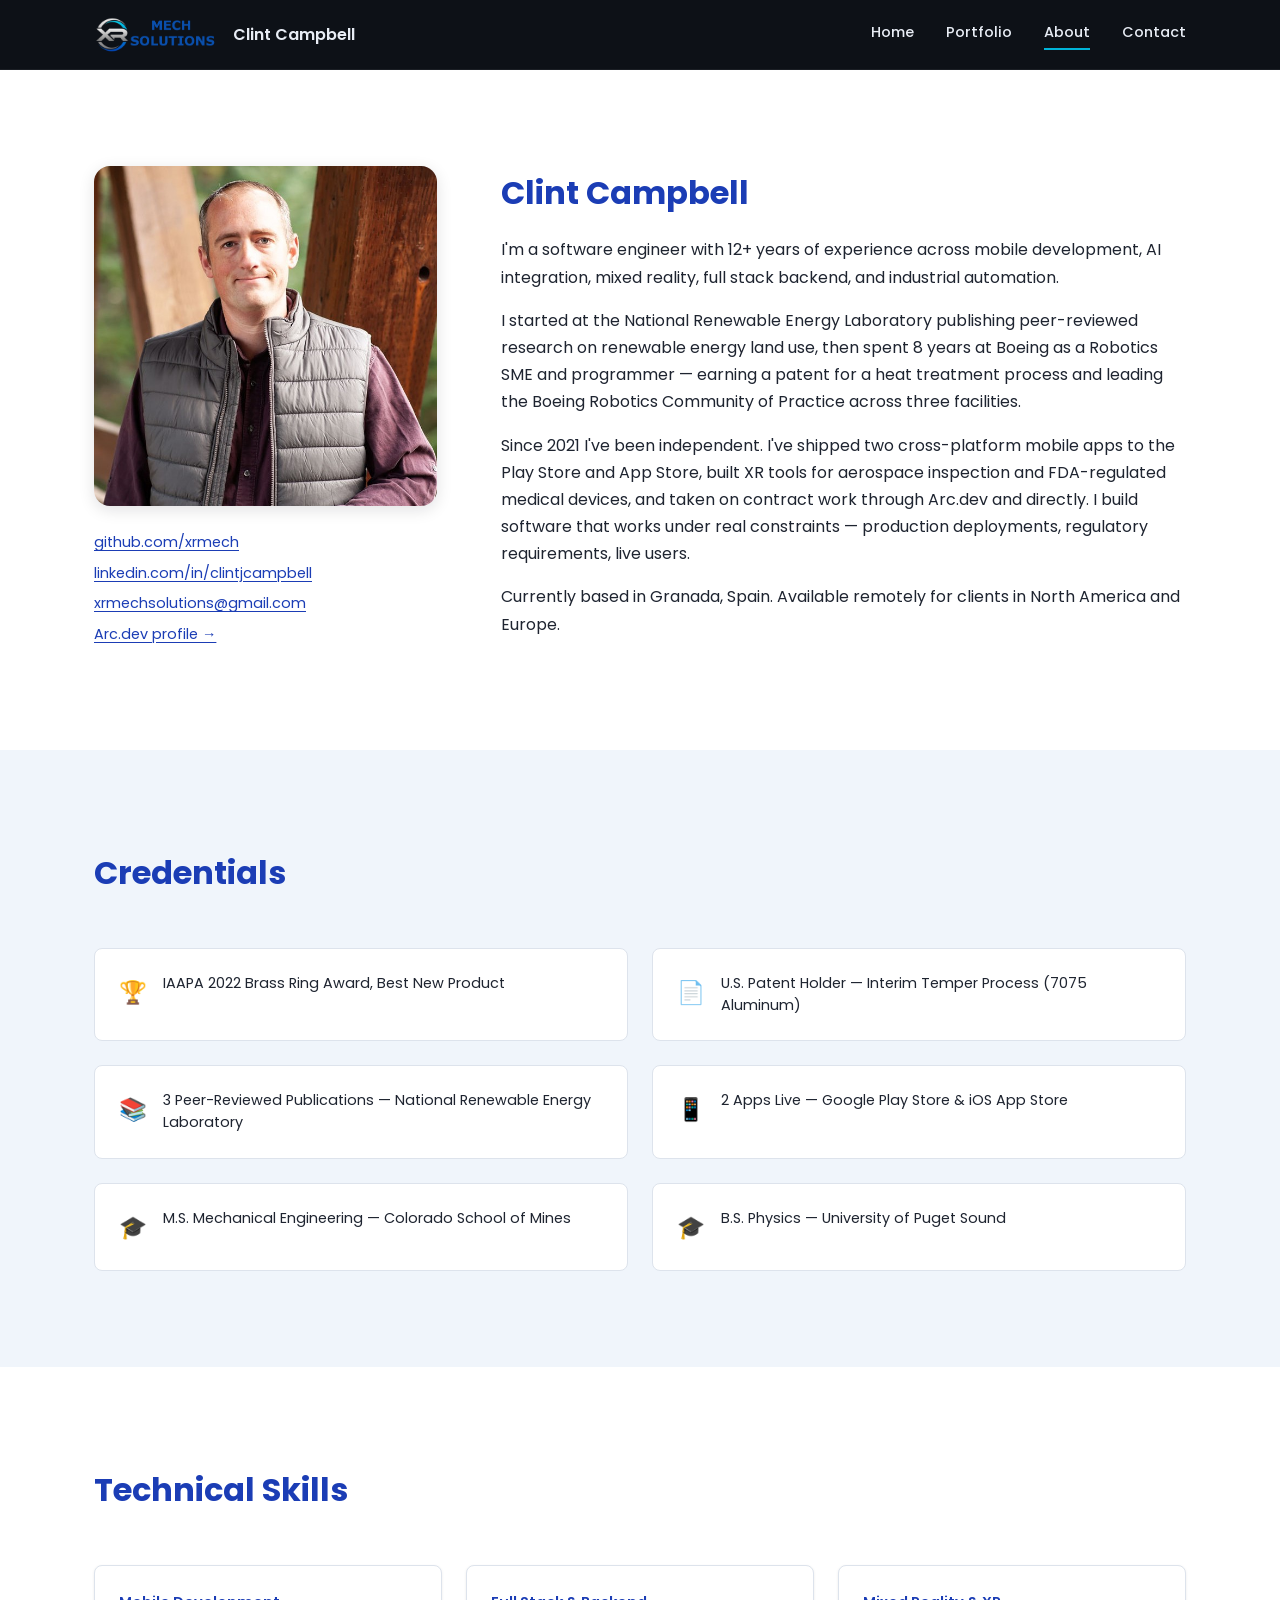
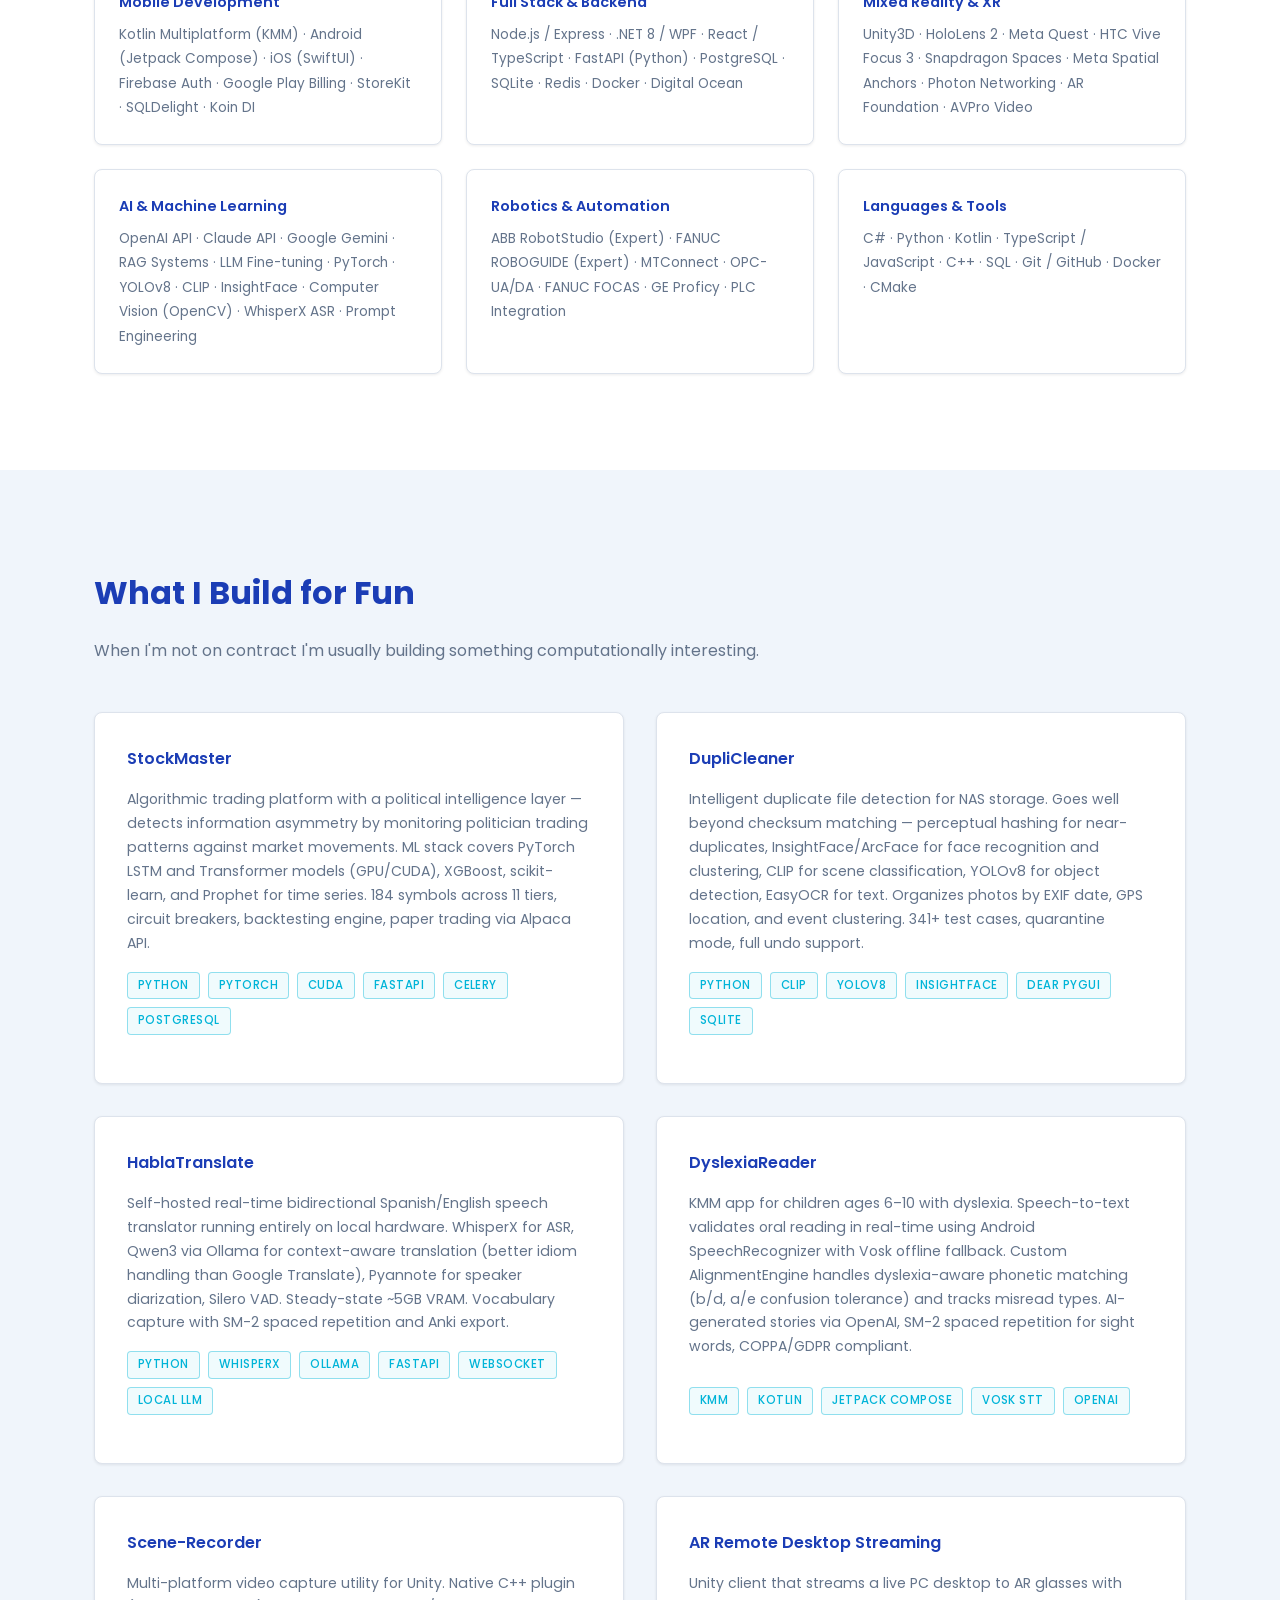
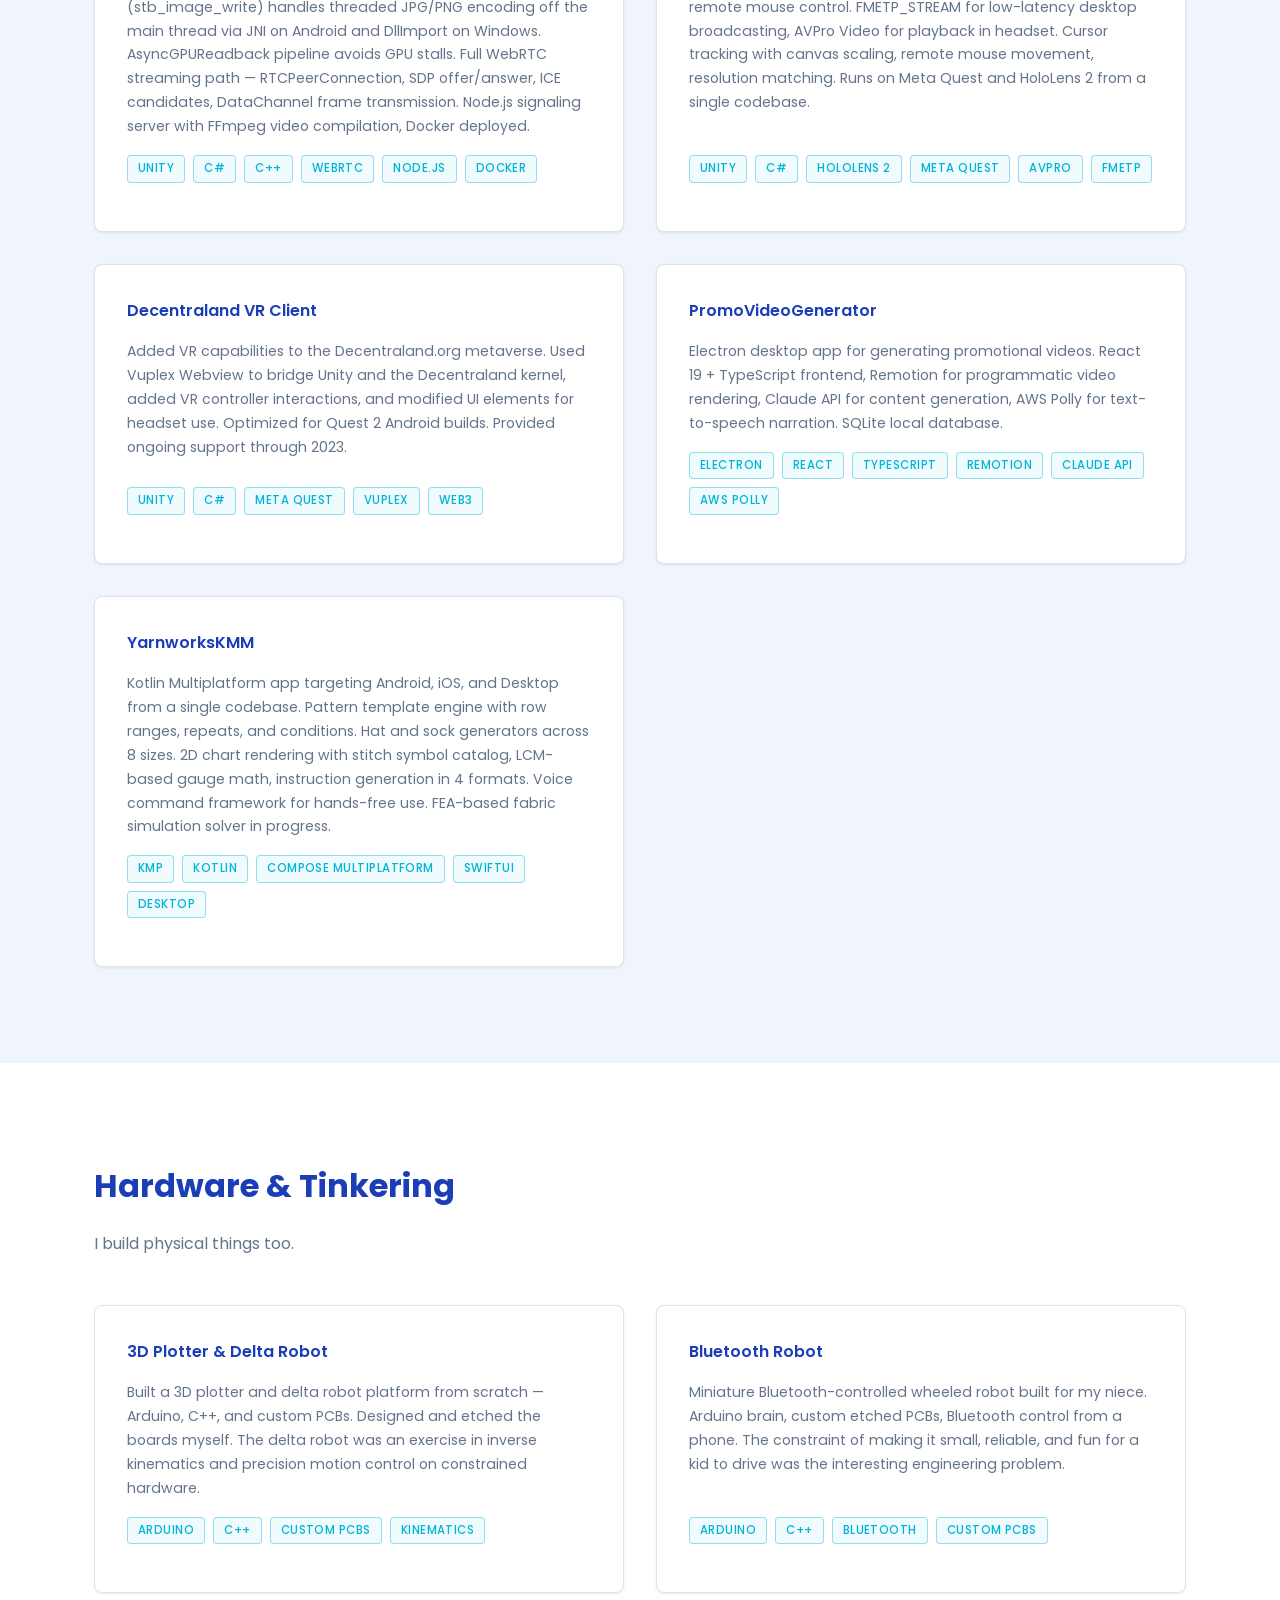
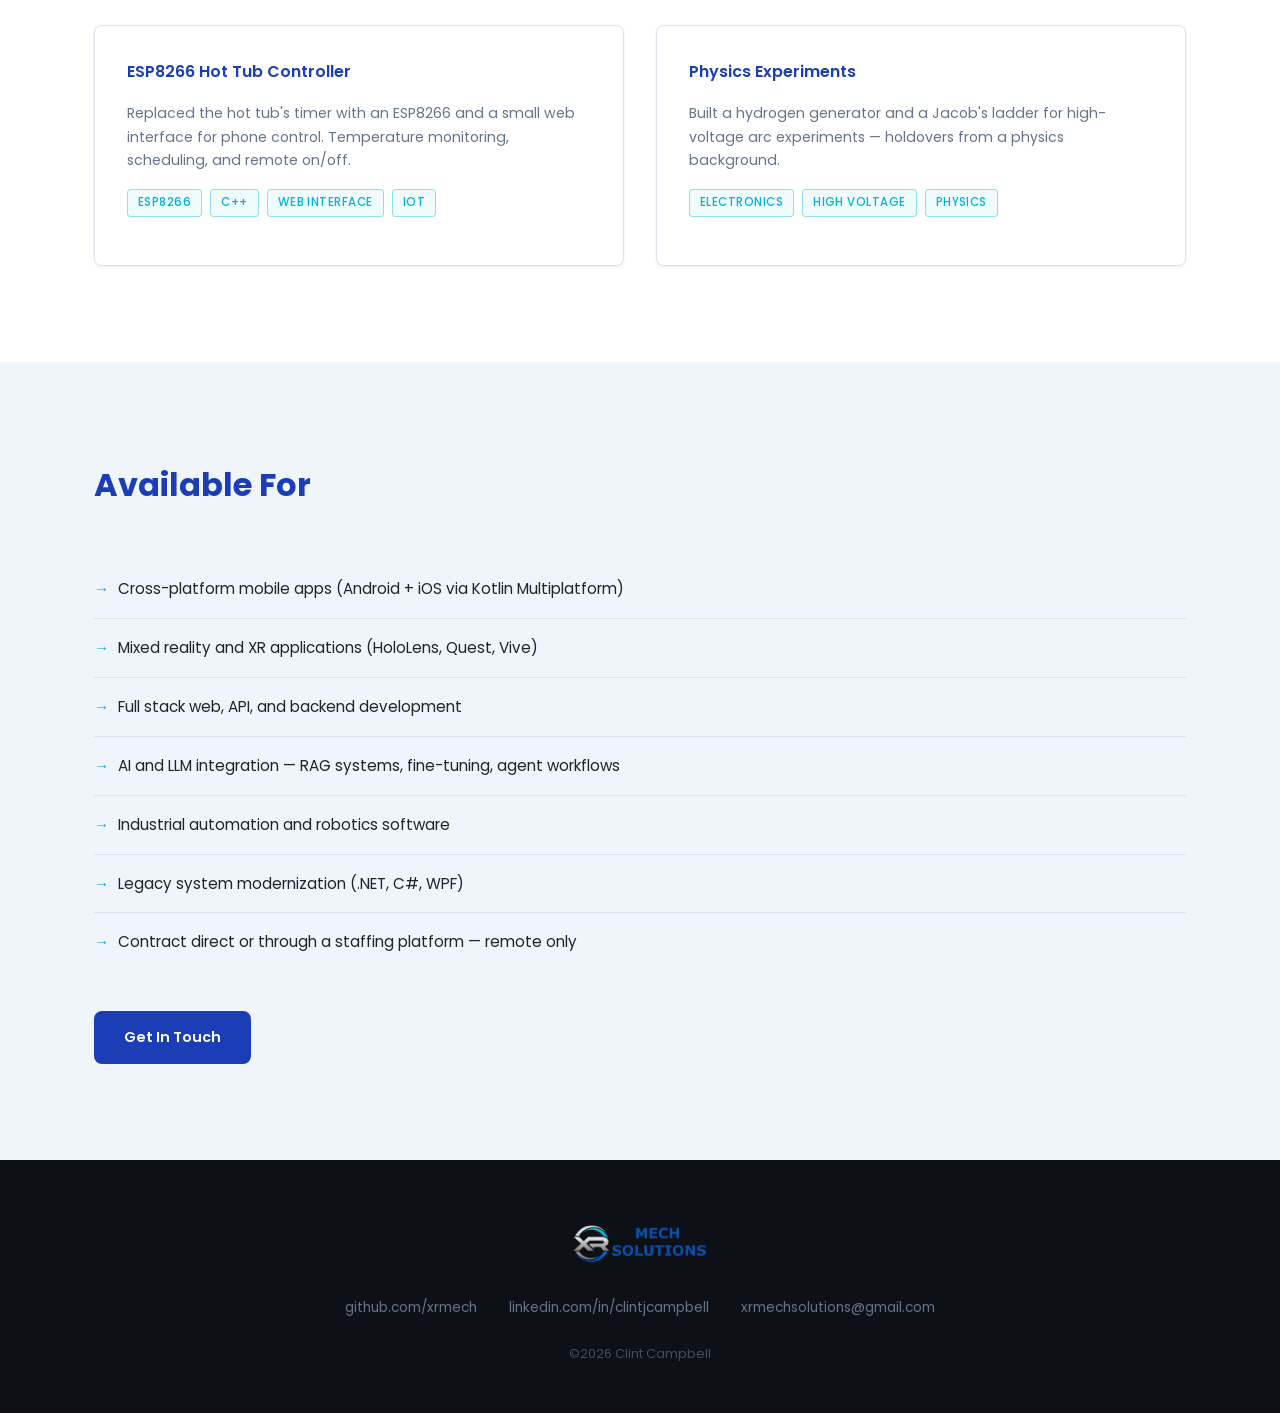
==== commit 2897203b: "Add side-project and hardware sections to about.html Add multiple side-project cards to the About pa" ====
--- a/about.html
+++ b/about.html
@@ -251,6 +251,167 @@
           </div>
         </div>
 
+        <div class="side-project-card">
+          <h3 class="side-project-title">Scene-Recorder</h3>
+          <p class="side-project-desc">
+            Multi-platform video capture utility for Unity. Native C++ plugin (stb_image_write)
+            handles threaded JPG/PNG encoding off the main thread via JNI on Android and
+            DllImport on Windows. AsyncGPUReadback pipeline avoids GPU stalls. Full WebRTC
+            streaming path — RTCPeerConnection, SDP offer/answer, ICE candidates, DataChannel
+            frame transmission. Node.js signaling server with FFmpeg video compilation,
+            Docker deployed.
+          </p>
+          <div class="tags">
+            <span class="tag">Unity</span>
+            <span class="tag">C#</span>
+            <span class="tag">C++</span>
+            <span class="tag">WebRTC</span>
+            <span class="tag">Node.js</span>
+            <span class="tag">Docker</span>
+          </div>
+        </div>
+
+        <div class="side-project-card">
+          <h3 class="side-project-title">AR Remote Desktop Streaming</h3>
+          <p class="side-project-desc">
+            Unity client that streams a live PC desktop to AR glasses with remote mouse
+            control. FMETP_STREAM for low-latency desktop broadcasting, AVPro Video for
+            playback in headset. Cursor tracking with canvas scaling, remote mouse movement,
+            resolution matching. Runs on Meta Quest and HoloLens 2 from a single codebase.
+          </p>
+          <div class="tags">
+            <span class="tag">Unity</span>
+            <span class="tag">C#</span>
+            <span class="tag">HoloLens 2</span>
+            <span class="tag">Meta Quest</span>
+            <span class="tag">AVPro</span>
+            <span class="tag">FMETP</span>
+          </div>
+        </div>
+
+        <div class="side-project-card">
+          <h3 class="side-project-title">Decentraland VR Client</h3>
+          <p class="side-project-desc">
+            Added VR capabilities to the Decentraland.org metaverse. Used Vuplex Webview
+            to bridge Unity and the Decentraland kernel, added VR controller interactions,
+            and modified UI elements for headset use. Optimized for Quest 2 Android builds.
+            Provided ongoing support through 2023.
+          </p>
+          <div class="tags">
+            <span class="tag">Unity</span>
+            <span class="tag">C#</span>
+            <span class="tag">Meta Quest</span>
+            <span class="tag">Vuplex</span>
+            <span class="tag">Web3</span>
+          </div>
+        </div>
+
+        <div class="side-project-card">
+          <h3 class="side-project-title">PromoVideoGenerator</h3>
+          <p class="side-project-desc">
+            Electron desktop app for generating promotional videos. React 19 + TypeScript
+            frontend, Remotion for programmatic video rendering, Claude API for content
+            generation, AWS Polly for text-to-speech narration. SQLite local database.
+          </p>
+          <div class="tags">
+            <span class="tag">Electron</span>
+            <span class="tag">React</span>
+            <span class="tag">TypeScript</span>
+            <span class="tag">Remotion</span>
+            <span class="tag">Claude API</span>
+            <span class="tag">AWS Polly</span>
+          </div>
+        </div>
+
+        <div class="side-project-card">
+          <h3 class="side-project-title">YarnworksKMM</h3>
+          <p class="side-project-desc">
+            Kotlin Multiplatform app targeting Android, iOS, and Desktop from a single
+            codebase. Pattern template engine with row ranges, repeats, and conditions.
+            Hat and sock generators across 8 sizes. 2D chart rendering with stitch symbol
+            catalog, LCM-based gauge math, instruction generation in 4 formats. Voice
+            command framework for hands-free use. FEA-based fabric simulation solver
+            in progress.
+          </p>
+          <div class="tags">
+            <span class="tag">KMP</span>
+            <span class="tag">Kotlin</span>
+            <span class="tag">Compose Multiplatform</span>
+            <span class="tag">SwiftUI</span>
+            <span class="tag">Desktop</span>
+          </div>
+        </div>
+
+      </div>
+    </div>
+  </section>
+
+  <!-- Hardware & Tinkering -->
+  <section class="section">
+    <div class="container">
+      <h2 class="section-heading">Hardware &amp; Tinkering</h2>
+      <p class="section-subheading">I build physical things too.</p>
+      <div class="side-projects-grid">
+
+        <div class="side-project-card">
+          <h3 class="side-project-title">3D Plotter &amp; Delta Robot</h3>
+          <p class="side-project-desc">
+            Built a 3D plotter and delta robot platform from scratch — Arduino, C++,
+            and custom PCBs. Designed and etched the boards myself. The delta robot
+            was an exercise in inverse kinematics and precision motion control on
+            constrained hardware.
+          </p>
+          <div class="tags">
+            <span class="tag">Arduino</span>
+            <span class="tag">C++</span>
+            <span class="tag">Custom PCBs</span>
+            <span class="tag">Kinematics</span>
+          </div>
+        </div>
+
+        <div class="side-project-card">
+          <h3 class="side-project-title">Bluetooth Robot</h3>
+          <p class="side-project-desc">
+            Miniature Bluetooth-controlled wheeled robot built for my niece. Arduino
+            brain, custom etched PCBs, Bluetooth control from a phone. The constraint
+            of making it small, reliable, and fun for a kid to drive was the interesting
+            engineering problem.
+          </p>
+          <div class="tags">
+            <span class="tag">Arduino</span>
+            <span class="tag">C++</span>
+            <span class="tag">Bluetooth</span>
+            <span class="tag">Custom PCBs</span>
+          </div>
+        </div>
+
+        <div class="side-project-card">
+          <h3 class="side-project-title">ESP8266 Hot Tub Controller</h3>
+          <p class="side-project-desc">
+            Replaced the hot tub's timer with an ESP8266 and a small web interface
+            for phone control. Temperature monitoring, scheduling, and remote on/off.
+          </p>
+          <div class="tags">
+            <span class="tag">ESP8266</span>
+            <span class="tag">C++</span>
+            <span class="tag">Web Interface</span>
+            <span class="tag">IoT</span>
+          </div>
+        </div>
+
+        <div class="side-project-card">
+          <h3 class="side-project-title">Physics Experiments</h3>
+          <p class="side-project-desc">
+            Built a hydrogen generator and a Jacob's ladder for high-voltage arc
+            experiments — holdovers from a physics background.
+          </p>
+          <div class="tags">
+            <span class="tag">Electronics</span>
+            <span class="tag">High Voltage</span>
+            <span class="tag">Physics</span>
+          </div>
+        </div>
+
       </div>
     </div>
   </section>
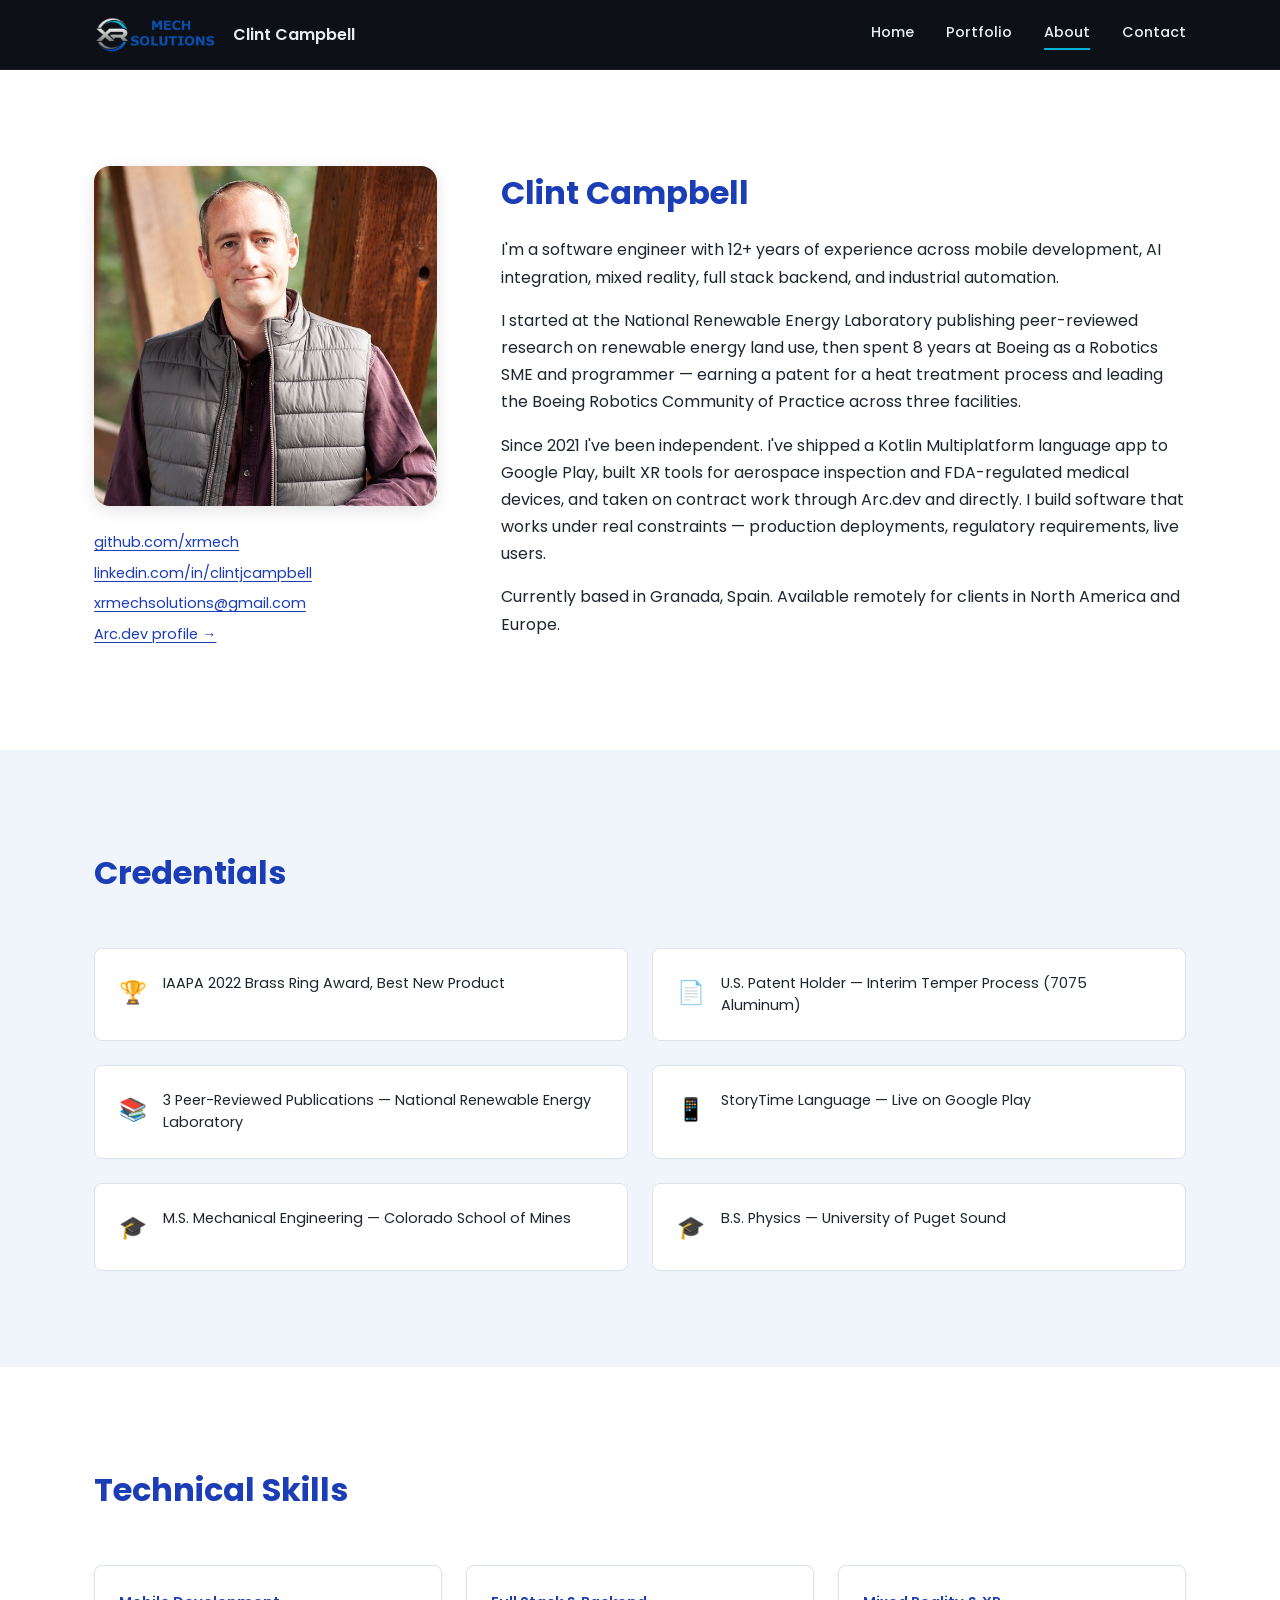
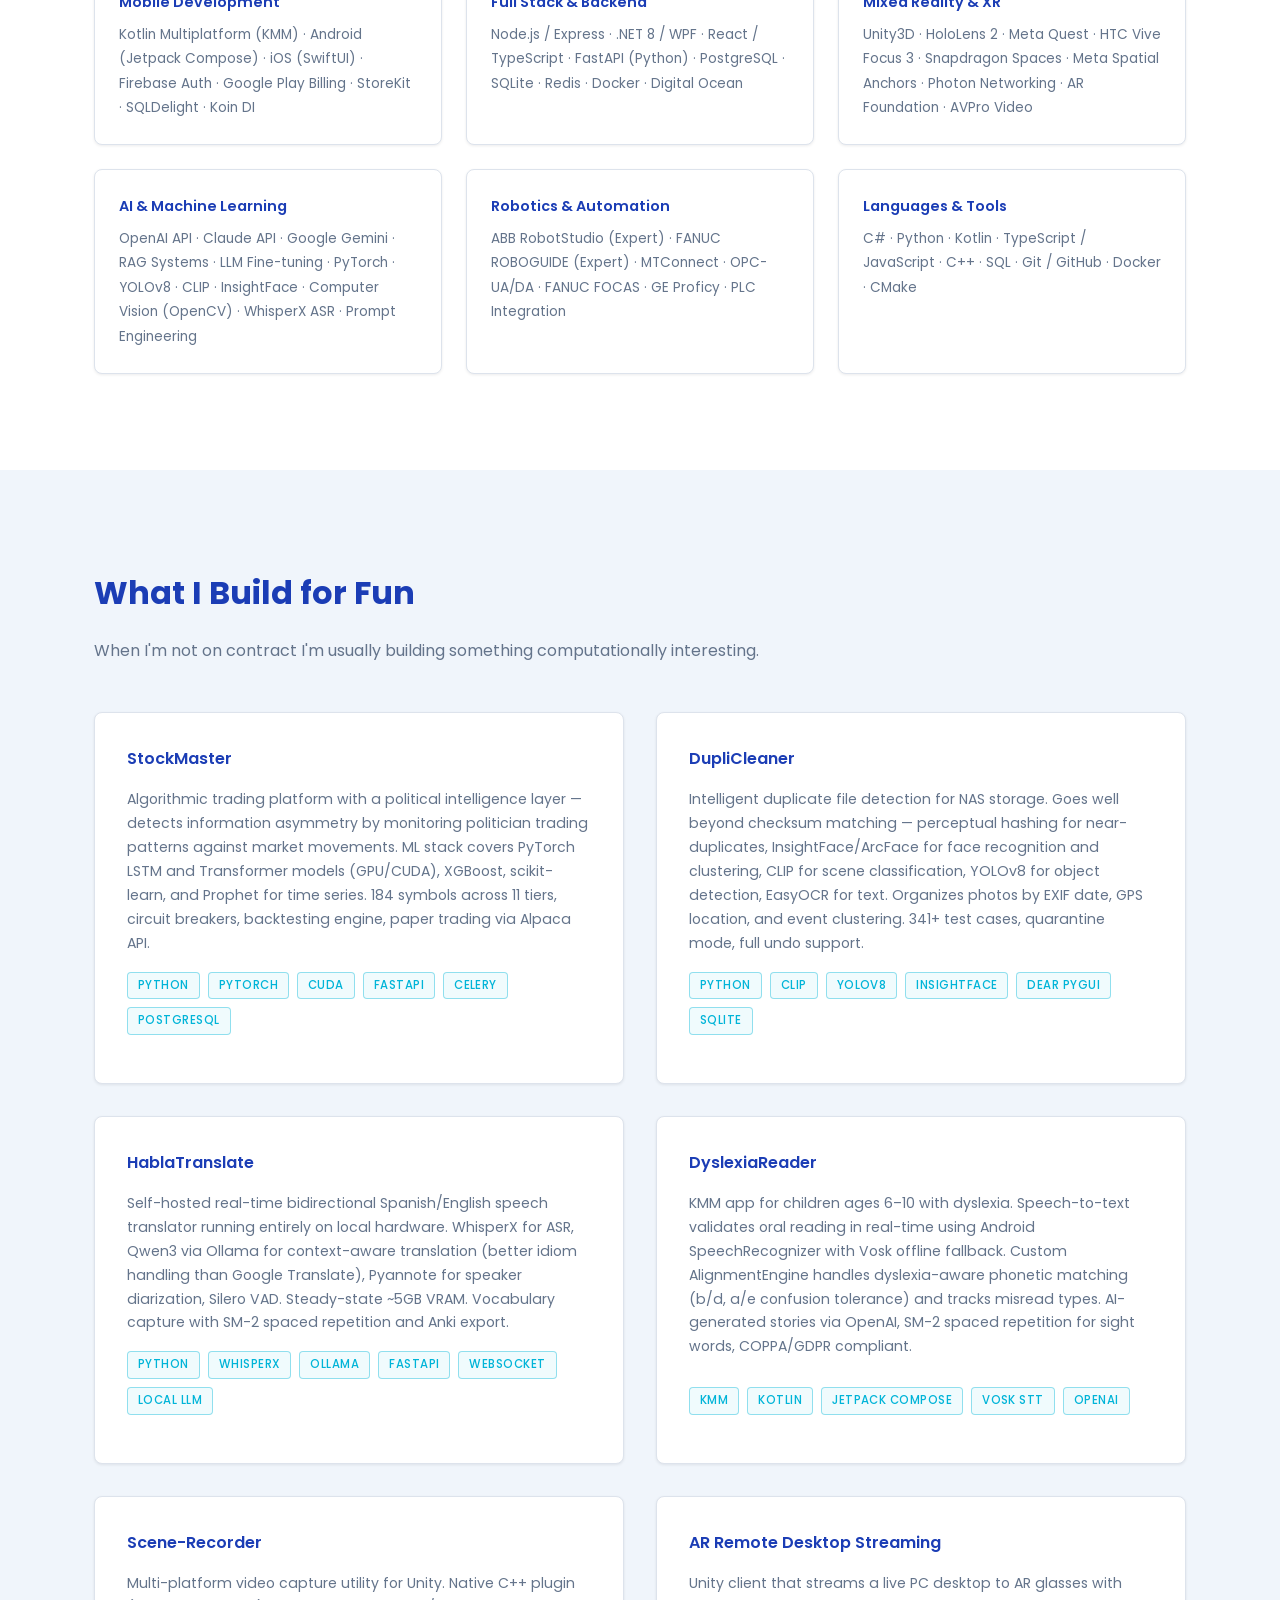
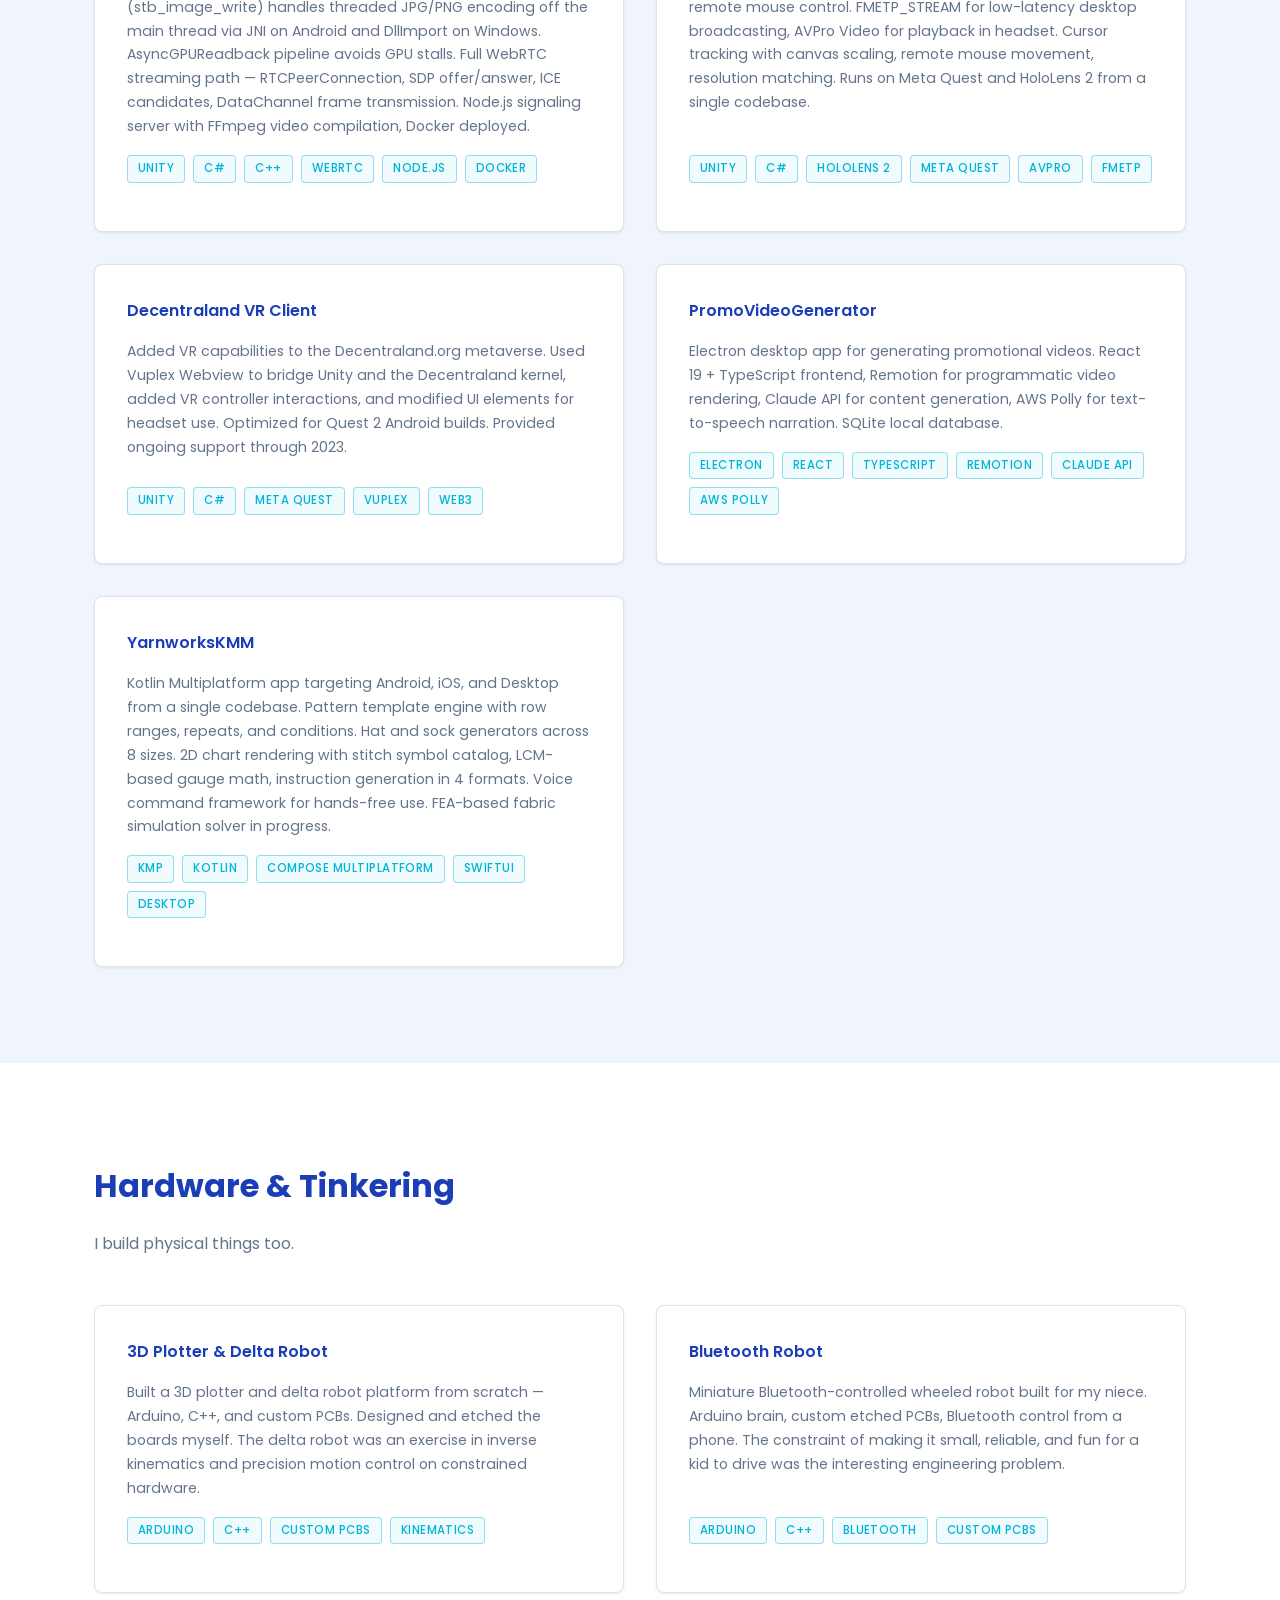
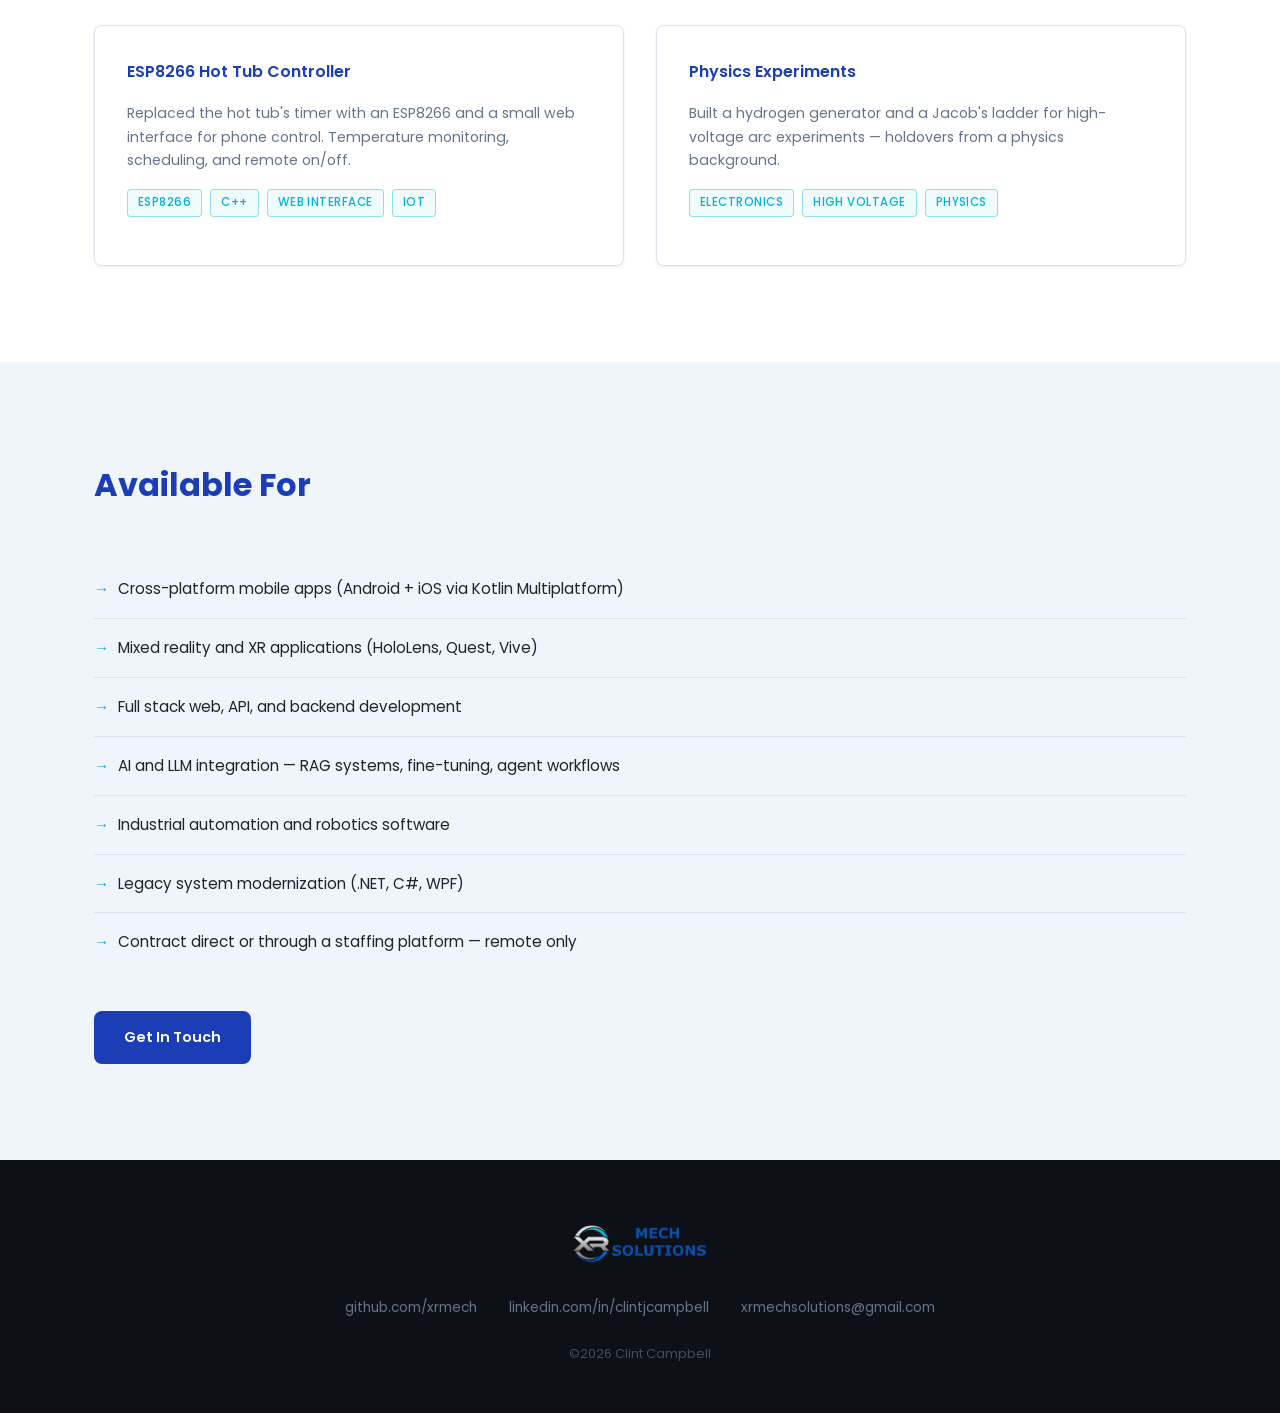
==== commit 364502f9: "Drop App Store claims; StoryTime is Google Play only The iOS build is paused, so the App Store butto" ====
--- a/about.html
+++ b/about.html
@@ -62,8 +62,8 @@
             and leading the Boeing Robotics Community of Practice across three facilities.
           </p>
           <p>
-            Since 2021 I've been independent. I've shipped two cross-platform mobile apps
-            to the Play Store and App Store, built XR tools for aerospace inspection and
+            Since 2021 I've been independent. I've shipped a Kotlin Multiplatform language
+            app to Google Play, built XR tools for aerospace inspection and
             FDA-regulated medical devices, and taken on contract work through Arc.dev and
             directly. I build software that works under real constraints — production
             deployments, regulatory requirements, live users.
@@ -96,7 +96,7 @@
         </div>
         <div class="credential-item">
           <span class="credential-icon">📱</span>
-          <p class="credential-text">2 Apps Live — Google Play Store &amp; iOS App Store</p>
+          <p class="credential-text">StoryTime Language — Live on Google Play</p>
         </div>
         <div class="credential-item">
           <span class="credential-icon">🎓</span>
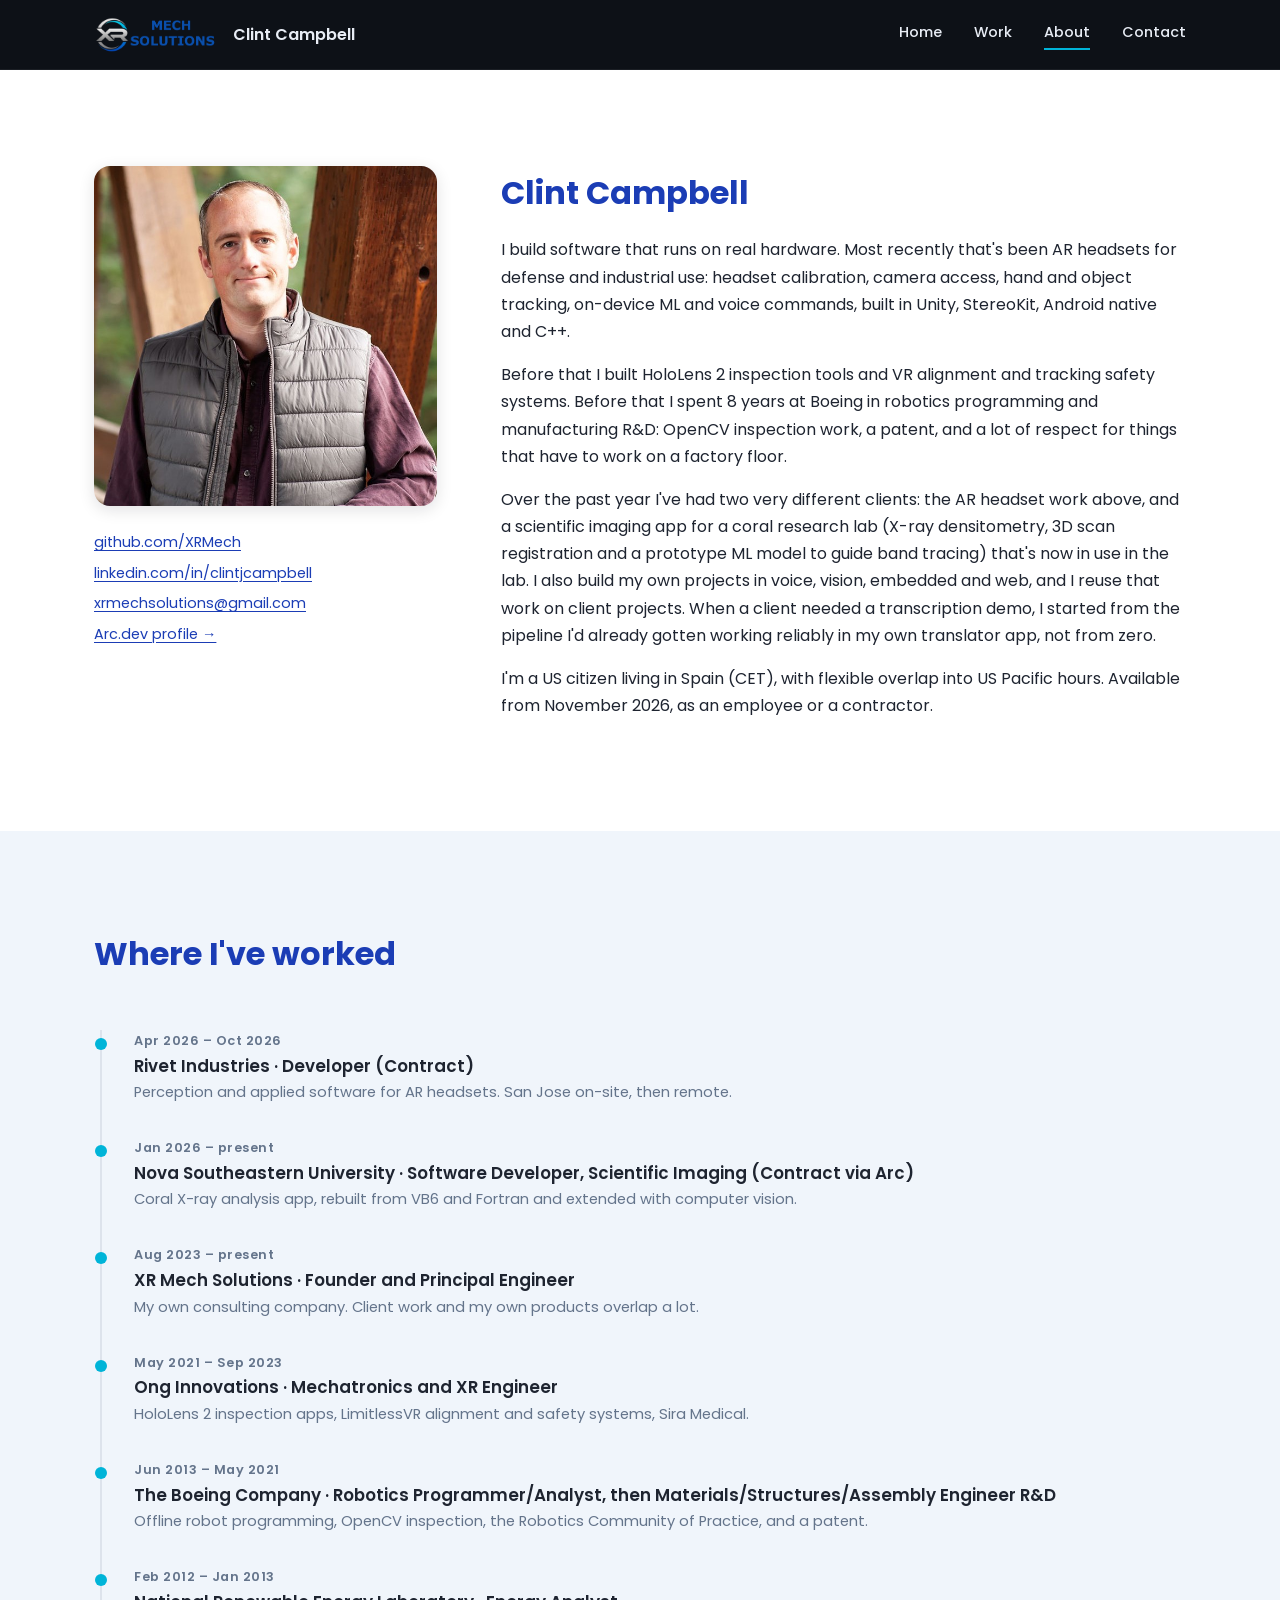
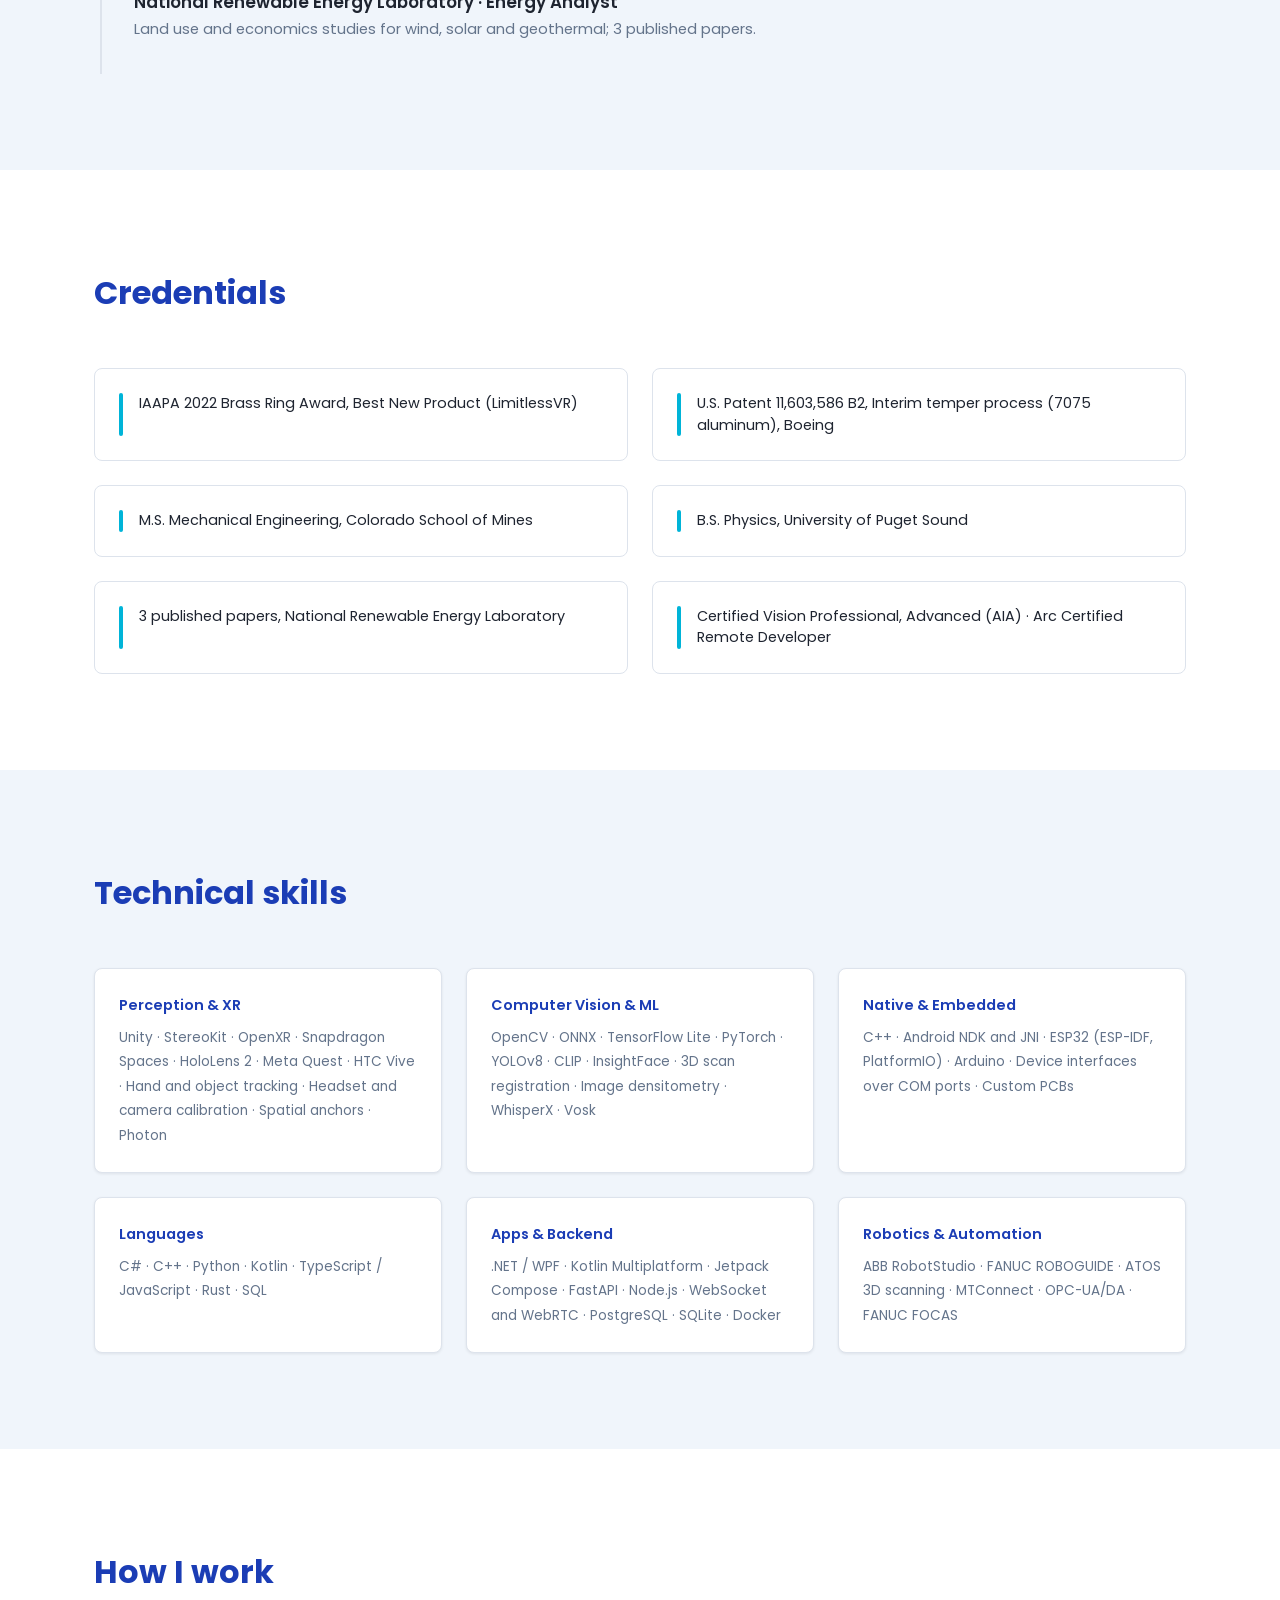
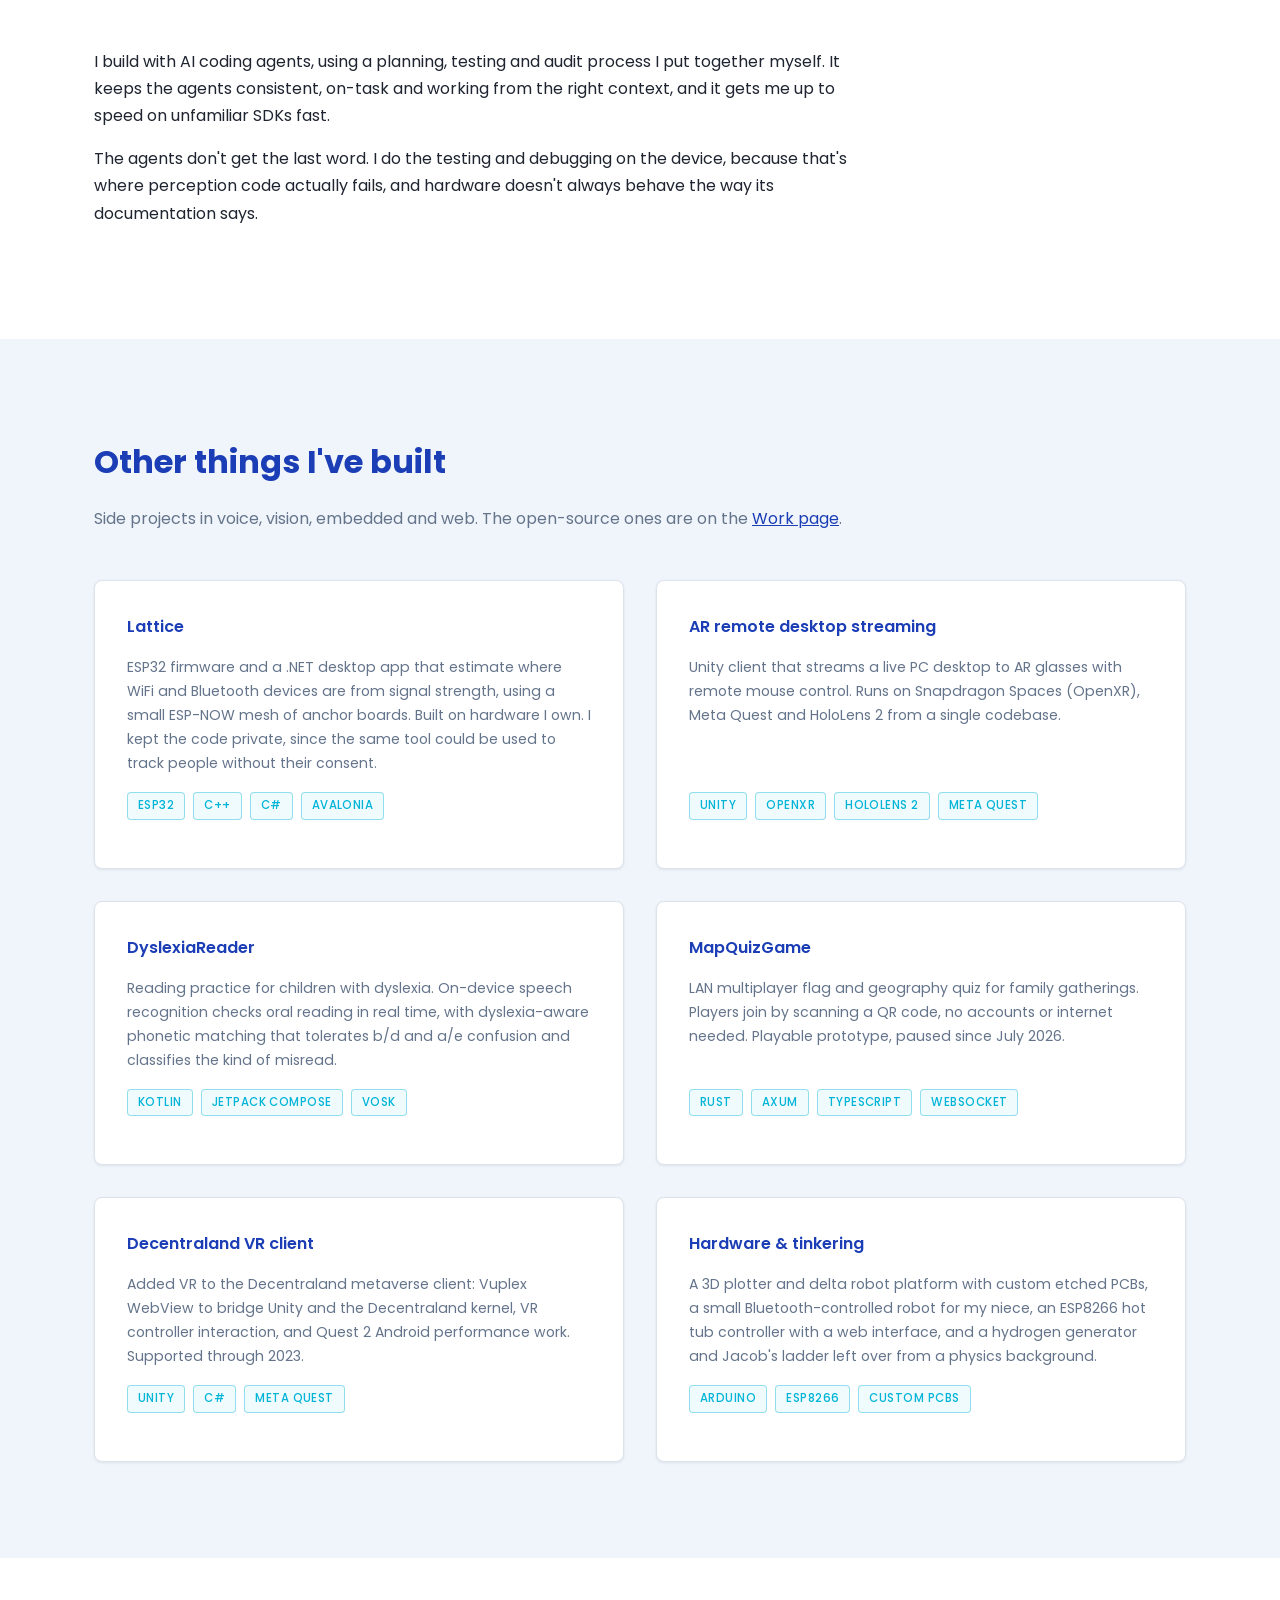
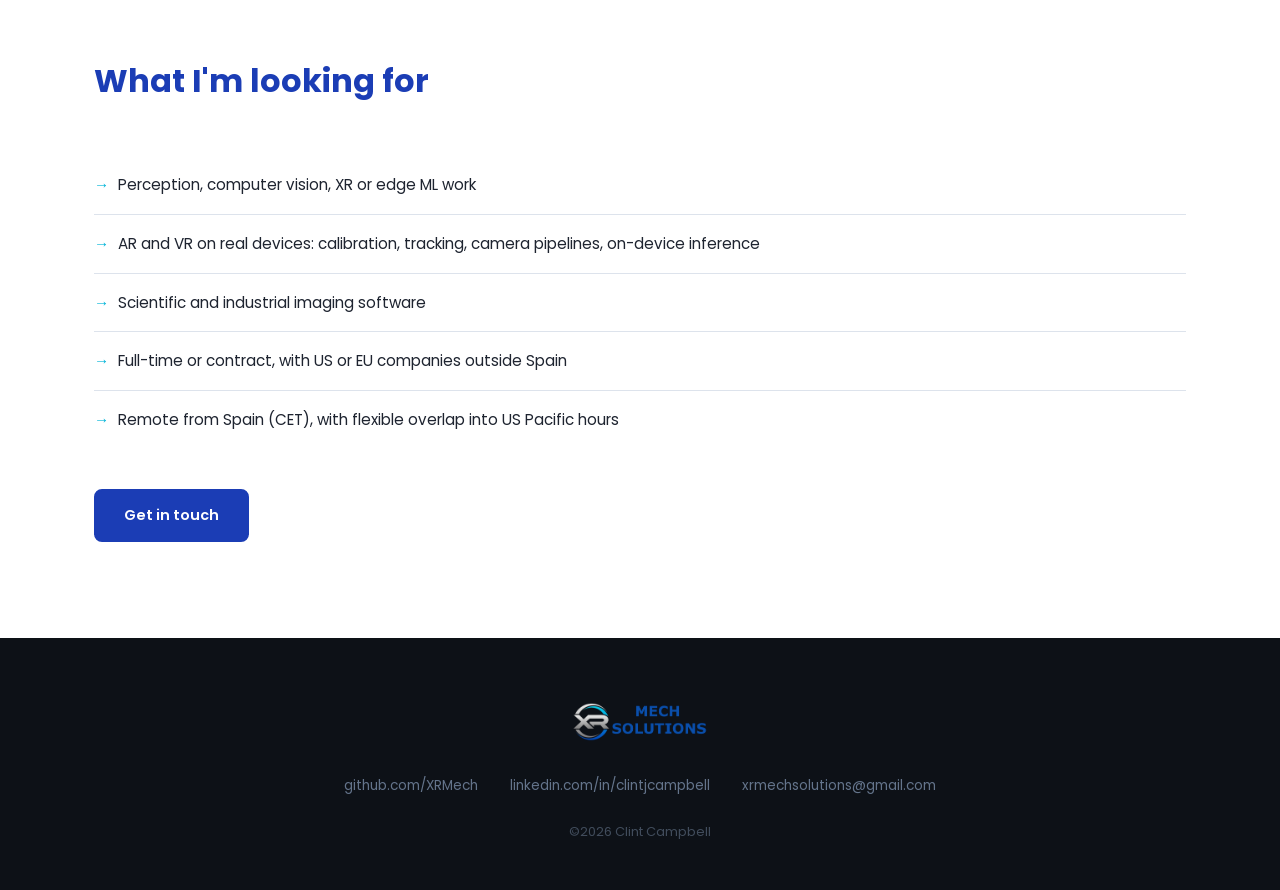
==== commit 44c25342: "Rebuild the portfolio around perception, CV and XR work Home leads with the AR headset, imaging and " ====
--- a/about.html
+++ b/about.html
@@ -3,11 +3,12 @@
 <head>
   <meta charset="UTF-8">
   <meta name="viewport" content="width=device-width, initial-scale=1.0">
-  <title>About — Clint Campbell</title>
-  <meta name="description" content="Software engineer with 12+ years across mobile, AI, mixed reality, full stack, and industrial automation. Based in Granada, Spain.">
-  <meta property="og:title" content="About — Clint Campbell">
-  <meta property="og:description" content="Software engineer with 12+ years across mobile, AI, mixed reality, full stack, and industrial automation.">
+  <title>About · Clint Campbell</title>
+  <meta name="description" content="Perception, computer vision and XR engineer. AR headsets, HoloLens inspection tools, VR arenas, and 8 years of robotics and manufacturing R&amp;D at Boeing. US citizen living in Spain (CET).">
+  <meta property="og:title" content="About · Clint Campbell">
+  <meta property="og:description" content="Perception, computer vision and XR engineer. US citizen living in Spain (CET), available from November 2026.">
   <meta property="og:type" content="website">
+  <meta property="og:url" content="https://xrmech.github.io/about.html">
   <link rel="icon" type="image/png" href="images/XR Mech Logo 512512.png">
   <link rel="preconnect" href="https://fonts.googleapis.com">
   <link rel="preconnect" href="https://fonts.gstatic.com" crossorigin>
@@ -28,7 +29,7 @@
       </button>
       <nav class="nav-links" id="nav-links" aria-label="Main navigation">
         <a href="index.html">Home</a>
-        <a href="portfolio.html">Portfolio</a>
+        <a href="portfolio.html">Work</a>
         <a href="about.html" class="active">About</a>
         <a href="contact.html">Contact</a>
       </nav>
@@ -42,8 +43,8 @@
         <div class="bio-photo-col">
           <img src="images/clint.jpg" alt="Clint Campbell" class="bio-photo">
           <div class="bio-links">
-            <a href="https://github.com/xrmech" target="_blank" rel="noopener">github.com/xrmech</a>
-            <a href="https://linkedin.com/in/clintjcampbell" target="_blank" rel="noopener">linkedin.com/in/clintjcampbell</a>
+            <a href="https://github.com/XRMech" target="_blank" rel="noopener">github.com/XRMech</a>
+            <a href="https://www.linkedin.com/in/clintjcampbell" target="_blank" rel="noopener">linkedin.com/in/clintjcampbell</a>
             <a href="mailto:xrmechsolutions@gmail.com">xrmechsolutions@gmail.com</a>
             <a href="https://arc.dev/talent/clint-campbell" target="_blank" rel="noopener">Arc.dev profile →</a>
           </div>
@@ -51,120 +52,180 @@
         <div class="bio-text">
           <h1 class="bio-name">Clint Campbell</h1>
           <p>
-            I'm a software engineer with 12+ years of experience across
-            mobile development, AI integration, mixed reality, full stack backend, and
-            industrial automation.
+            I build software that runs on real hardware. Most recently that's been AR
+            headsets for defense and industrial use: headset calibration, camera access,
+            hand and object tracking, on-device ML and voice commands, built in Unity,
+            StereoKit, Android native and C++.
           </p>
           <p>
-            I started at the National Renewable Energy Laboratory publishing peer-reviewed
-            research on renewable energy land use, then spent 8 years at Boeing as a
-            Robotics SME and programmer — earning a patent for a heat treatment process
-            and leading the Boeing Robotics Community of Practice across three facilities.
+            Before that I built HoloLens 2 inspection tools and VR alignment and tracking
+            safety systems. Before that I spent 8 years at Boeing in robotics programming
+            and manufacturing R&amp;D: OpenCV inspection work, a patent, and a lot of respect
+            for things that have to work on a factory floor.
           </p>
           <p>
-            Since 2021 I've been independent. I've shipped a Kotlin Multiplatform language
-            app to Google Play, built XR tools for aerospace inspection and
-            FDA-regulated medical devices, and taken on contract work through Arc.dev and
-            directly. I build software that works under real constraints — production
-            deployments, regulatory requirements, live users.
+            Over the past year I've had two very different clients: the AR headset work
+            above, and a scientific imaging app for a coral research lab (X-ray
+            densitometry, 3D scan registration and a prototype ML model to guide band
+            tracing) that's now in use in the lab. I also build my own projects in voice,
+            vision, embedded and web, and I reuse that work on client projects. When a
+            client needed a transcription demo, I started from the pipeline I'd already
+            gotten working reliably in my own translator app, not from zero.
           </p>
           <p>
-            Currently based in Granada, Spain. Available remotely for clients in North
-            America and Europe.
-          </p>
+            I'm a US citizen living in Spain (CET), with flexible overlap into US Pacific
+            hours. Available from November 2026, as an employee or a contractor.
+          </p>
+        </div>
+      </div>
+    </div>
+  </section>
+
+  <!-- Timeline -->
+  <section class="section section--alt">
+    <div class="container">
+      <h2 class="section-heading">Where I've worked</h2>
+      <div class="timeline">
+        <div class="timeline-item">
+          <p class="timeline-date">Apr 2026 – Oct 2026</p>
+          <p class="timeline-role">Rivet Industries · Developer (Contract)</p>
+          <p class="timeline-desc">Perception and applied software for AR headsets. San Jose on-site, then remote.</p>
+        </div>
+        <div class="timeline-item">
+          <p class="timeline-date">Jan 2026 – present</p>
+          <p class="timeline-role">Nova Southeastern University · Software Developer, Scientific Imaging (Contract via Arc)</p>
+          <p class="timeline-desc">Coral X-ray analysis app, rebuilt from VB6 and Fortran and extended with computer vision.</p>
+        </div>
+        <div class="timeline-item">
+          <p class="timeline-date">Aug 2023 – present</p>
+          <p class="timeline-role">XR Mech Solutions · Founder and Principal Engineer</p>
+          <p class="timeline-desc">My own consulting company. Client work and my own products overlap a lot.</p>
+        </div>
+        <div class="timeline-item">
+          <p class="timeline-date">May 2021 – Sep 2023</p>
+          <p class="timeline-role">Ong Innovations · Mechatronics and XR Engineer</p>
+          <p class="timeline-desc">HoloLens 2 inspection apps, LimitlessVR alignment and safety systems, Sira Medical.</p>
+        </div>
+        <div class="timeline-item">
+          <p class="timeline-date">Jun 2013 – May 2021</p>
+          <p class="timeline-role">The Boeing Company · Robotics Programmer/Analyst, then Materials/Structures/Assembly Engineer R&amp;D</p>
+          <p class="timeline-desc">Offline robot programming, OpenCV inspection, the Robotics Community of Practice, and a patent.</p>
+        </div>
+        <div class="timeline-item">
+          <p class="timeline-date">Feb 2012 – Jan 2013</p>
+          <p class="timeline-role">National Renewable Energy Laboratory · Energy Analyst</p>
+          <p class="timeline-desc">Land use and economics studies for wind, solar and geothermal; 3 published papers.</p>
         </div>
       </div>
     </div>
   </section>
 
   <!-- Credentials -->
-  <section class="section section--alt">
+  <section class="section">
     <div class="container">
       <h2 class="section-heading">Credentials</h2>
       <div class="credentials-grid">
         <div class="credential-item">
-          <span class="credential-icon">🏆</span>
-          <p class="credential-text">IAAPA 2022 Brass Ring Award, Best New Product</p>
-        </div>
-        <div class="credential-item">
-          <span class="credential-icon">📄</span>
-          <p class="credential-text">U.S. Patent Holder — Interim Temper Process (7075 Aluminum)</p>
-        </div>
-        <div class="credential-item">
-          <span class="credential-icon">📚</span>
-          <p class="credential-text">3 Peer-Reviewed Publications — National Renewable Energy Laboratory</p>
-        </div>
-        <div class="credential-item">
-          <span class="credential-icon">📱</span>
-          <p class="credential-text">StoryTime Language — Live on Google Play</p>
-        </div>
-        <div class="credential-item">
-          <span class="credential-icon">🎓</span>
-          <p class="credential-text">M.S. Mechanical Engineering — Colorado School of Mines</p>
-        </div>
-        <div class="credential-item">
-          <span class="credential-icon">🎓</span>
-          <p class="credential-text">B.S. Physics — University of Puget Sound</p>
+          <span class="credential-mark"></span>
+          <p class="credential-text">IAAPA 2022 Brass Ring Award, Best New Product (LimitlessVR)</p>
+        </div>
+        <div class="credential-item">
+          <span class="credential-mark"></span>
+          <p class="credential-text">U.S. Patent 11,603,586 B2, Interim temper process (7075 aluminum), Boeing</p>
+        </div>
+        <div class="credential-item">
+          <span class="credential-mark"></span>
+          <p class="credential-text">M.S. Mechanical Engineering, Colorado School of Mines</p>
+        </div>
+        <div class="credential-item">
+          <span class="credential-mark"></span>
+          <p class="credential-text">B.S. Physics, University of Puget Sound</p>
+        </div>
+        <div class="credential-item">
+          <span class="credential-mark"></span>
+          <p class="credential-text">3 published papers, National Renewable Energy Laboratory</p>
+        </div>
+        <div class="credential-item">
+          <span class="credential-mark"></span>
+          <p class="credential-text">Certified Vision Professional, Advanced (AIA) · Arc Certified Remote Developer</p>
         </div>
       </div>
     </div>
   </section>
 
   <!-- Technical Skills -->
+  <section class="section section--alt">
+    <div class="container">
+      <h2 class="section-heading">Technical skills</h2>
+      <div class="skills-grid">
+
+        <div class="skill-card">
+          <h3 class="skill-card-heading">Perception &amp; XR</h3>
+          <p class="skill-card-list">
+            Unity · StereoKit · OpenXR · Snapdragon Spaces · HoloLens 2 · Meta Quest ·
+            HTC Vive · Hand and object tracking · Headset and camera calibration ·
+            Spatial anchors · Photon
+          </p>
+        </div>
+
+        <div class="skill-card">
+          <h3 class="skill-card-heading">Computer Vision &amp; ML</h3>
+          <p class="skill-card-list">
+            OpenCV · ONNX · TensorFlow Lite · PyTorch · YOLOv8 · CLIP · InsightFace ·
+            3D scan registration · Image densitometry · WhisperX · Vosk
+          </p>
+        </div>
+
+        <div class="skill-card">
+          <h3 class="skill-card-heading">Native &amp; Embedded</h3>
+          <p class="skill-card-list">
+            C++ · Android NDK and JNI · ESP32 (ESP-IDF, PlatformIO) · Arduino ·
+            Device interfaces over COM ports · Custom PCBs
+          </p>
+        </div>
+
+        <div class="skill-card">
+          <h3 class="skill-card-heading">Languages</h3>
+          <p class="skill-card-list">
+            C# · C++ · Python · Kotlin · TypeScript / JavaScript · Rust · SQL
+          </p>
+        </div>
+
+        <div class="skill-card">
+          <h3 class="skill-card-heading">Apps &amp; Backend</h3>
+          <p class="skill-card-list">
+            .NET / WPF · Kotlin Multiplatform · Jetpack Compose · FastAPI · Node.js ·
+            WebSocket and WebRTC · PostgreSQL · SQLite · Docker
+          </p>
+        </div>
+
+        <div class="skill-card">
+          <h3 class="skill-card-heading">Robotics &amp; Automation</h3>
+          <p class="skill-card-list">
+            ABB RobotStudio · FANUC ROBOGUIDE · ATOS 3D scanning ·
+            MTConnect · OPC-UA/DA · FANUC FOCAS
+          </p>
+        </div>
+
+      </div>
+    </div>
+  </section>
+
+  <!-- How I work -->
   <section class="section">
     <div class="container">
-      <h2 class="section-heading">Technical Skills</h2>
-      <div class="skills-grid">
-
-        <div class="skill-card">
-          <h3 class="skill-card-heading">Mobile Development</h3>
-          <p class="skill-card-list">
-            Kotlin Multiplatform (KMM) · Android (Jetpack Compose) · iOS (SwiftUI) ·
-            Firebase Auth · Google Play Billing · StoreKit · SQLDelight · Koin DI
-          </p>
-        </div>
-
-        <div class="skill-card">
-          <h3 class="skill-card-heading">Full Stack &amp; Backend</h3>
-          <p class="skill-card-list">
-            Node.js / Express · .NET 8 / WPF · React / TypeScript · FastAPI (Python) ·
-            PostgreSQL · SQLite · Redis · Docker · Digital Ocean
-          </p>
-        </div>
-
-        <div class="skill-card">
-          <h3 class="skill-card-heading">Mixed Reality &amp; XR</h3>
-          <p class="skill-card-list">
-            Unity3D · HoloLens 2 · Meta Quest · HTC Vive Focus 3 · Snapdragon Spaces ·
-            Meta Spatial Anchors · Photon Networking · AR Foundation · AVPro Video
-          </p>
-        </div>
-
-        <div class="skill-card">
-          <h3 class="skill-card-heading">AI &amp; Machine Learning</h3>
-          <p class="skill-card-list">
-            OpenAI API · Claude API · Google Gemini · RAG Systems · LLM Fine-tuning ·
-            PyTorch · YOLOv8 · CLIP · InsightFace · Computer Vision (OpenCV) ·
-            WhisperX ASR · Prompt Engineering
-          </p>
-        </div>
-
-        <div class="skill-card">
-          <h3 class="skill-card-heading">Robotics &amp; Automation</h3>
-          <p class="skill-card-list">
-            ABB RobotStudio (Expert) · FANUC ROBOGUIDE (Expert) ·
-            MTConnect · OPC-UA/DA · FANUC FOCAS · GE Proficy · PLC Integration
-          </p>
-        </div>
-
-        <div class="skill-card">
-          <h3 class="skill-card-heading">Languages &amp; Tools</h3>
-          <p class="skill-card-list">
-            C# · Python · Kotlin · TypeScript / JavaScript · C++ · SQL ·
-            Git / GitHub · Docker · CMake
-          </p>
-        </div>
-
+      <h2 class="section-heading">How I work</h2>
+      <div class="bio-text" style="max-width: 760px;">
+        <p>
+          I build with AI coding agents, using a planning, testing and audit process I put
+          together myself. It keeps the agents consistent, on-task and working from the
+          right context, and it gets me up to speed on unfamiliar SDKs fast.
+        </p>
+        <p>
+          The agents don't get the last word. I do the testing and debugging on the device,
+          because that's where perception code actually fails, and hardware doesn't always
+          behave the way its documentation says.
+        </p>
       </div>
     </div>
   </section>
@@ -172,265 +233,116 @@
   <!-- Side Projects -->
   <section class="section section--alt">
     <div class="container">
-      <h2 class="section-heading">What I Build for Fun</h2>
-      <p class="section-subheading">When I'm not on contract I'm usually building something computationally interesting.</p>
+      <h2 class="section-heading">Other things I've built</h2>
+      <p class="section-subheading">Side projects in voice, vision, embedded and web. The open-source ones are on the <a href="portfolio.html" style="color: var(--color-accent); text-decoration: underline;">Work page</a>.</p>
       <div class="side-projects-grid">
 
         <div class="side-project-card">
-          <h3 class="side-project-title">StockMaster</h3>
-          <p class="side-project-desc">
-            Algorithmic trading platform with a political intelligence layer — detects
-            information asymmetry by monitoring politician trading patterns against market
-            movements. ML stack covers PyTorch LSTM and Transformer models (GPU/CUDA),
-            XGBoost, scikit-learn, and Prophet for time series. 184 symbols across 11
-            tiers, circuit breakers, backtesting engine, paper trading via Alpaca API.
-          </p>
-          <div class="tags">
-            <span class="tag">Python</span>
-            <span class="tag">PyTorch</span>
-            <span class="tag">CUDA</span>
-            <span class="tag">FastAPI</span>
-            <span class="tag">Celery</span>
-            <span class="tag">PostgreSQL</span>
-          </div>
-        </div>
-
-        <div class="side-project-card">
-          <h3 class="side-project-title">DupliCleaner</h3>
-          <p class="side-project-desc">
-            Intelligent duplicate file detection for NAS storage. Goes well beyond checksum
-            matching — perceptual hashing for near-duplicates, InsightFace/ArcFace for face
-            recognition and clustering, CLIP for scene classification, YOLOv8 for object
-            detection, EasyOCR for text. Organizes photos by EXIF date, GPS location, and
-            event clustering. 341+ test cases, quarantine mode, full undo support.
-          </p>
-          <div class="tags">
-            <span class="tag">Python</span>
-            <span class="tag">CLIP</span>
-            <span class="tag">YOLOv8</span>
-            <span class="tag">InsightFace</span>
-            <span class="tag">Dear PyGui</span>
-            <span class="tag">SQLite</span>
-          </div>
-        </div>
-
-        <div class="side-project-card">
-          <h3 class="side-project-title">HablaTranslate</h3>
-          <p class="side-project-desc">
-            Self-hosted real-time bidirectional Spanish/English speech translator running
-            entirely on local hardware. WhisperX for ASR, Qwen3 via Ollama for
-            context-aware translation (better idiom handling than Google Translate),
-            Pyannote for speaker diarization, Silero VAD. Steady-state ~5GB VRAM.
-            Vocabulary capture with SM-2 spaced repetition and Anki export.
-          </p>
-          <div class="tags">
-            <span class="tag">Python</span>
-            <span class="tag">WhisperX</span>
-            <span class="tag">Ollama</span>
-            <span class="tag">FastAPI</span>
-            <span class="tag">WebSocket</span>
-            <span class="tag">Local LLM</span>
+          <h3 class="side-project-title">Lattice</h3>
+          <p class="side-project-desc">
+            ESP32 firmware and a .NET desktop app that estimate where WiFi and Bluetooth
+            devices are from signal strength, using a small ESP-NOW mesh of anchor boards.
+            Built on hardware I own. I kept the code private, since the same tool could be
+            used to track people without their consent.
+          </p>
+          <div class="tags">
+            <span class="tag">ESP32</span>
+            <span class="tag">C++</span>
+            <span class="tag">C#</span>
+            <span class="tag">Avalonia</span>
+          </div>
+        </div>
+
+        <div class="side-project-card">
+          <h3 class="side-project-title">AR remote desktop streaming</h3>
+          <p class="side-project-desc">
+            Unity client that streams a live PC desktop to AR glasses with remote mouse
+            control. Runs on Snapdragon Spaces (OpenXR), Meta Quest and HoloLens 2 from a
+            single codebase.
+          </p>
+          <div class="tags">
+            <span class="tag">Unity</span>
+            <span class="tag">OpenXR</span>
+            <span class="tag">HoloLens 2</span>
+            <span class="tag">Meta Quest</span>
           </div>
         </div>
 
         <div class="side-project-card">
           <h3 class="side-project-title">DyslexiaReader</h3>
           <p class="side-project-desc">
-            KMM app for children ages 6–10 with dyslexia. Speech-to-text validates oral
-            reading in real-time using Android SpeechRecognizer with Vosk offline fallback.
-            Custom AlignmentEngine handles dyslexia-aware phonetic matching (b/d, a/e
-            confusion tolerance) and tracks misread types. AI-generated stories via OpenAI,
-            SM-2 spaced repetition for sight words, COPPA/GDPR compliant.
-          </p>
-          <div class="tags">
-            <span class="tag">KMM</span>
+            Reading practice for children with dyslexia. On-device speech recognition
+            checks oral reading in real time, with dyslexia-aware phonetic matching that
+            tolerates b/d and a/e confusion and classifies the kind of misread.
+          </p>
+          <div class="tags">
             <span class="tag">Kotlin</span>
             <span class="tag">Jetpack Compose</span>
-            <span class="tag">Vosk STT</span>
-            <span class="tag">OpenAI</span>
-          </div>
-        </div>
-
-        <div class="side-project-card">
-          <h3 class="side-project-title">Scene-Recorder</h3>
-          <p class="side-project-desc">
-            Multi-platform video capture utility for Unity. Native C++ plugin (stb_image_write)
-            handles threaded JPG/PNG encoding off the main thread via JNI on Android and
-            DllImport on Windows. AsyncGPUReadback pipeline avoids GPU stalls. Full WebRTC
-            streaming path — RTCPeerConnection, SDP offer/answer, ICE candidates, DataChannel
-            frame transmission. Node.js signaling server with FFmpeg video compilation,
-            Docker deployed.
-          </p>
-          <div class="tags">
-            <span class="tag">Unity</span>
-            <span class="tag">C#</span>
-            <span class="tag">C++</span>
-            <span class="tag">WebRTC</span>
-            <span class="tag">Node.js</span>
-            <span class="tag">Docker</span>
-          </div>
-        </div>
-
-        <div class="side-project-card">
-          <h3 class="side-project-title">AR Remote Desktop Streaming</h3>
-          <p class="side-project-desc">
-            Unity client that streams a live PC desktop to AR glasses with remote mouse
-            control. FMETP_STREAM for low-latency desktop broadcasting, AVPro Video for
-            playback in headset. Cursor tracking with canvas scaling, remote mouse movement,
-            resolution matching. Runs on Meta Quest and HoloLens 2 from a single codebase.
-          </p>
-          <div class="tags">
-            <span class="tag">Unity</span>
-            <span class="tag">C#</span>
-            <span class="tag">HoloLens 2</span>
-            <span class="tag">Meta Quest</span>
-            <span class="tag">AVPro</span>
-            <span class="tag">FMETP</span>
-          </div>
-        </div>
-
-        <div class="side-project-card">
-          <h3 class="side-project-title">Decentraland VR Client</h3>
-          <p class="side-project-desc">
-            Added VR capabilities to the Decentraland.org metaverse. Used Vuplex Webview
-            to bridge Unity and the Decentraland kernel, added VR controller interactions,
-            and modified UI elements for headset use. Optimized for Quest 2 Android builds.
-            Provided ongoing support through 2023.
+            <span class="tag">Vosk</span>
+          </div>
+        </div>
+
+        <div class="side-project-card">
+          <h3 class="side-project-title">MapQuizGame</h3>
+          <p class="side-project-desc">
+            LAN multiplayer flag and geography quiz for family gatherings. Players join by
+            scanning a QR code, no accounts or internet needed. Playable prototype, paused
+            since July 2026.
+          </p>
+          <div class="tags">
+            <span class="tag">Rust</span>
+            <span class="tag">Axum</span>
+            <span class="tag">TypeScript</span>
+            <span class="tag">WebSocket</span>
+          </div>
+        </div>
+
+        <div class="side-project-card">
+          <h3 class="side-project-title">Decentraland VR client</h3>
+          <p class="side-project-desc">
+            Added VR to the Decentraland metaverse client: Vuplex WebView to bridge Unity
+            and the Decentraland kernel, VR controller interaction, and Quest 2 Android
+            performance work. Supported through 2023.
           </p>
           <div class="tags">
             <span class="tag">Unity</span>
             <span class="tag">C#</span>
             <span class="tag">Meta Quest</span>
-            <span class="tag">Vuplex</span>
-            <span class="tag">Web3</span>
-          </div>
-        </div>
-
-        <div class="side-project-card">
-          <h3 class="side-project-title">PromoVideoGenerator</h3>
-          <p class="side-project-desc">
-            Electron desktop app for generating promotional videos. React 19 + TypeScript
-            frontend, Remotion for programmatic video rendering, Claude API for content
-            generation, AWS Polly for text-to-speech narration. SQLite local database.
-          </p>
-          <div class="tags">
-            <span class="tag">Electron</span>
-            <span class="tag">React</span>
-            <span class="tag">TypeScript</span>
-            <span class="tag">Remotion</span>
-            <span class="tag">Claude API</span>
-            <span class="tag">AWS Polly</span>
-          </div>
-        </div>
-
-        <div class="side-project-card">
-          <h3 class="side-project-title">YarnworksKMM</h3>
-          <p class="side-project-desc">
-            Kotlin Multiplatform app targeting Android, iOS, and Desktop from a single
-            codebase. Pattern template engine with row ranges, repeats, and conditions.
-            Hat and sock generators across 8 sizes. 2D chart rendering with stitch symbol
-            catalog, LCM-based gauge math, instruction generation in 4 formats. Voice
-            command framework for hands-free use. FEA-based fabric simulation solver
-            in progress.
-          </p>
-          <div class="tags">
-            <span class="tag">KMP</span>
-            <span class="tag">Kotlin</span>
-            <span class="tag">Compose Multiplatform</span>
-            <span class="tag">SwiftUI</span>
-            <span class="tag">Desktop</span>
-          </div>
-        </div>
-
-      </div>
-    </div>
-  </section>
-
-  <!-- Hardware & Tinkering -->
+          </div>
+        </div>
+
+        <div class="side-project-card">
+          <h3 class="side-project-title">Hardware &amp; tinkering</h3>
+          <p class="side-project-desc">
+            A 3D plotter and delta robot platform with custom etched PCBs, a small
+            Bluetooth-controlled robot for my niece, an ESP8266 hot tub controller with a
+            web interface, and a hydrogen generator and Jacob's ladder left over from a
+            physics background.
+          </p>
+          <div class="tags">
+            <span class="tag">Arduino</span>
+            <span class="tag">ESP8266</span>
+            <span class="tag">Custom PCBs</span>
+          </div>
+        </div>
+
+      </div>
+    </div>
+  </section>
+
+  <!-- Available For -->
   <section class="section">
     <div class="container">
-      <h2 class="section-heading">Hardware &amp; Tinkering</h2>
-      <p class="section-subheading">I build physical things too.</p>
-      <div class="side-projects-grid">
-
-        <div class="side-project-card">
-          <h3 class="side-project-title">3D Plotter &amp; Delta Robot</h3>
-          <p class="side-project-desc">
-            Built a 3D plotter and delta robot platform from scratch — Arduino, C++,
-            and custom PCBs. Designed and etched the boards myself. The delta robot
-            was an exercise in inverse kinematics and precision motion control on
-            constrained hardware.
-          </p>
-          <div class="tags">
-            <span class="tag">Arduino</span>
-            <span class="tag">C++</span>
-            <span class="tag">Custom PCBs</span>
-            <span class="tag">Kinematics</span>
-          </div>
-        </div>
-
-        <div class="side-project-card">
-          <h3 class="side-project-title">Bluetooth Robot</h3>
-          <p class="side-project-desc">
-            Miniature Bluetooth-controlled wheeled robot built for my niece. Arduino
-            brain, custom etched PCBs, Bluetooth control from a phone. The constraint
-            of making it small, reliable, and fun for a kid to drive was the interesting
-            engineering problem.
-          </p>
-          <div class="tags">
-            <span class="tag">Arduino</span>
-            <span class="tag">C++</span>
-            <span class="tag">Bluetooth</span>
-            <span class="tag">Custom PCBs</span>
-          </div>
-        </div>
-
-        <div class="side-project-card">
-          <h3 class="side-project-title">ESP8266 Hot Tub Controller</h3>
-          <p class="side-project-desc">
-            Replaced the hot tub's timer with an ESP8266 and a small web interface
-            for phone control. Temperature monitoring, scheduling, and remote on/off.
-          </p>
-          <div class="tags">
-            <span class="tag">ESP8266</span>
-            <span class="tag">C++</span>
-            <span class="tag">Web Interface</span>
-            <span class="tag">IoT</span>
-          </div>
-        </div>
-
-        <div class="side-project-card">
-          <h3 class="side-project-title">Physics Experiments</h3>
-          <p class="side-project-desc">
-            Built a hydrogen generator and a Jacob's ladder for high-voltage arc
-            experiments — holdovers from a physics background.
-          </p>
-          <div class="tags">
-            <span class="tag">Electronics</span>
-            <span class="tag">High Voltage</span>
-            <span class="tag">Physics</span>
-          </div>
-        </div>
-
-      </div>
-    </div>
-  </section>
-
-  <!-- Available For -->
-  <section class="section section--alt">
-    <div class="container">
-      <h2 class="section-heading">Available For</h2>
+      <h2 class="section-heading">What I'm looking for</h2>
       <ul class="available-list">
-        <li>Cross-platform mobile apps (Android + iOS via Kotlin Multiplatform)</li>
-        <li>Mixed reality and XR applications (HoloLens, Quest, Vive)</li>
-        <li>Full stack web, API, and backend development</li>
-        <li>AI and LLM integration — RAG systems, fine-tuning, agent workflows</li>
-        <li>Industrial automation and robotics software</li>
-        <li>Legacy system modernization (.NET, C#, WPF)</li>
-        <li>Contract direct or through a staffing platform — remote only</li>
+        <li>Perception, computer vision, XR or edge ML work</li>
+        <li>AR and VR on real devices: calibration, tracking, camera pipelines, on-device inference</li>
+        <li>Scientific and industrial imaging software</li>
+        <li>Full-time or contract, with US or EU companies outside Spain</li>
+        <li>Remote from Spain (CET), with flexible overlap into US Pacific hours</li>
       </ul>
       <div style="margin-top: 40px;">
-        <a href="contact.html" class="btn btn-primary">Get In Touch</a>
+        <a href="contact.html" class="btn btn-primary">Get in touch</a>
       </div>
     </div>
   </section>
@@ -440,8 +352,8 @@
     <div class="container">
       <img src="images/XR Mech Logo Transparent Long.png" alt="XR Mech" class="footer-logo">
       <div class="footer-links">
-        <a href="https://github.com/xrmech" target="_blank" rel="noopener">github.com/xrmech</a>
-        <a href="https://linkedin.com/in/clintjcampbell" target="_blank" rel="noopener">linkedin.com/in/clintjcampbell</a>
+        <a href="https://github.com/XRMech" target="_blank" rel="noopener">github.com/XRMech</a>
+        <a href="https://www.linkedin.com/in/clintjcampbell" target="_blank" rel="noopener">linkedin.com/in/clintjcampbell</a>
         <a href="mailto:xrmechsolutions@gmail.com">xrmechsolutions@gmail.com</a>
       </div>
       <p class="footer-copy">&copy;2026 Clint Campbell</p>
--- a/css/style.css
+++ b/css/style.css
@@ -599,6 +599,90 @@
 }
 .success-section h1 { font-size: 2rem; font-weight: 700; color: var(--color-accent); margin-bottom: var(--space-2); }
 .success-section p { font-size: 1rem; color: var(--color-text-muted); margin-bottom: var(--space-4); }
+
+/* ── Focus Areas (Home) ─────────────────────────────────────── */
+.focus-grid {
+  display: grid;
+  grid-template-columns: repeat(3, 1fr);
+  gap: var(--space-4);
+}
+.focus-card {
+  border-top: 3px solid var(--color-highlight);
+  padding-top: var(--space-3);
+}
+.focus-title { font-size: 1.1rem; font-weight: 600; color: var(--color-text); margin-bottom: var(--space-1); }
+.focus-desc { font-size: 0.92rem; color: var(--color-text-muted); }
+
+/* Placeholder label for cards without a public image */
+.placeholder-label {
+  font-size: 0.8rem;
+  font-weight: 600;
+  letter-spacing: 0.12em;
+  text-transform: uppercase;
+  color: var(--color-highlight);
+  border: 1px solid rgba(0,180,216,0.4);
+  padding: 6px 14px;
+  border-radius: var(--radius-sm);
+}
+.center-cta { text-align: center; margin-top: var(--space-6); }
+
+/* ── Closing CTA Band ───────────────────────────────────────── */
+.cta-band {
+  background: var(--color-dark);
+  padding: var(--space-12) 0;
+  text-align: center;
+}
+.cta-band h2 {
+  font-size: 1.8rem;
+  font-weight: 700;
+  color: var(--color-text-light);
+  margin-bottom: var(--space-2);
+}
+.cta-band p {
+  color: rgba(232, 237, 245, 0.7);
+  max-width: 620px;
+  margin: 0 auto var(--space-4);
+}
+
+/* ── Work Page Groups ───────────────────────────────────────── */
+.work-group-heading {
+  font-size: 0.8rem;
+  font-weight: 600;
+  letter-spacing: 0.12em;
+  text-transform: uppercase;
+  color: var(--color-text-muted);
+  padding-top: var(--space-8);
+  border-top: 1px solid var(--color-border);
+}
+.work-group-heading:first-child { padding-top: 0; border-top: none; }
+.portfolio-list { list-style: disc; padding-left: var(--space-3); margin-bottom: var(--space-3); }
+.portfolio-list li { font-size: 0.95rem; color: var(--color-text); margin-bottom: 6px; }
+
+/* ── Timeline (About) ───────────────────────────────────────── */
+.timeline { border-left: 2px solid var(--color-border); margin-left: 6px; }
+.timeline-item { position: relative; padding: 0 0 var(--space-4) var(--space-4); }
+.timeline-item::before {
+  content: '';
+  position: absolute;
+  left: -7px;
+  top: 8px;
+  width: 12px;
+  height: 12px;
+  border-radius: 50%;
+  background: var(--color-highlight);
+}
+.timeline-date { font-size: 0.8rem; font-weight: 600; color: var(--color-text-muted); letter-spacing: 0.04em; }
+.timeline-role { font-size: 1.05rem; font-weight: 600; color: var(--color-text); }
+.timeline-desc { font-size: 0.92rem; color: var(--color-text-muted); }
+
+/* Credential marker (replaces icon glyphs) */
+.credential-mark {
+  flex-shrink: 0;
+  width: 4px;
+  align-self: stretch;
+  border-radius: 2px;
+  background: var(--color-highlight);
+}
 
 /* ── Responsive ─────────────────────────────────────────────── */
 @media (max-width: 1279px) {
@@ -636,6 +720,8 @@
 
   /* Cards */
   .cards-grid { grid-template-columns: 1fr; }
+  .focus-grid { grid-template-columns: 1fr; }
+  .cta-band h2 { font-size: 1.4rem; }
 
   /* Portfolio */
   .portfolio-entry,
